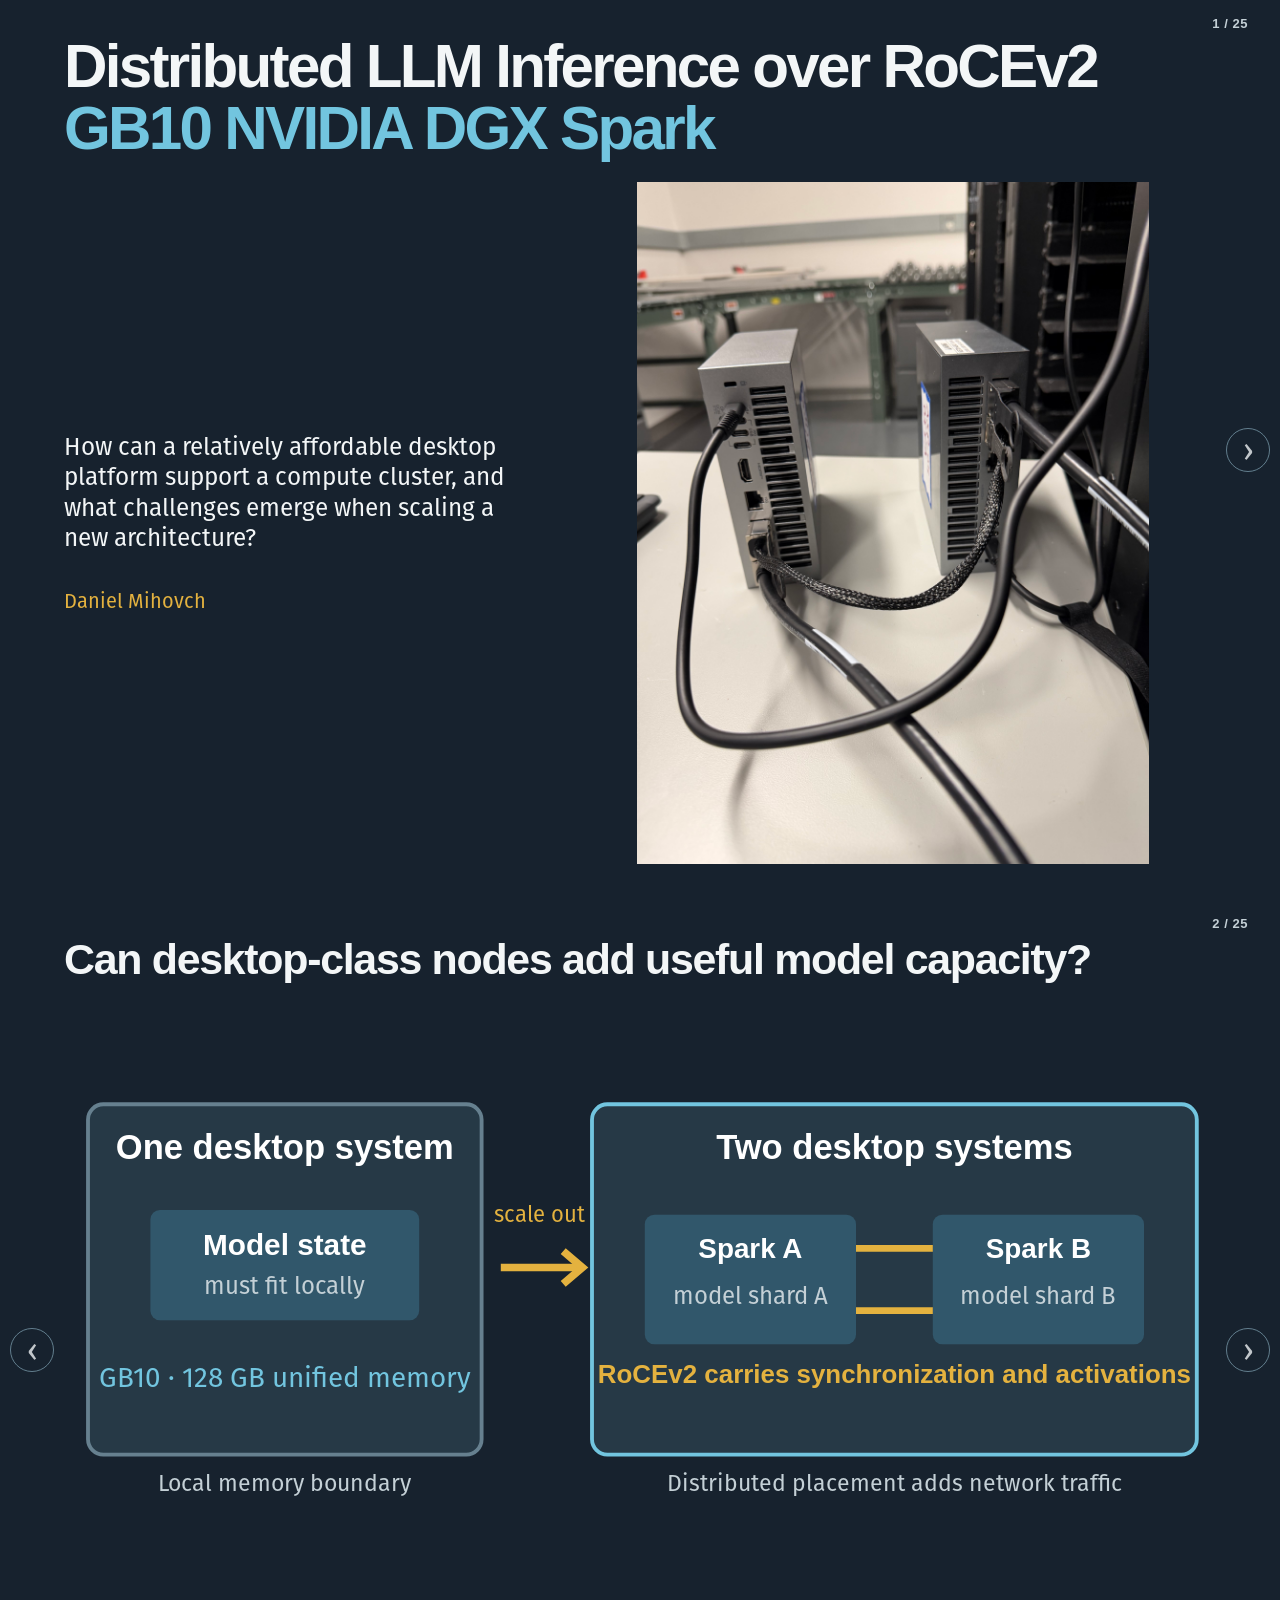
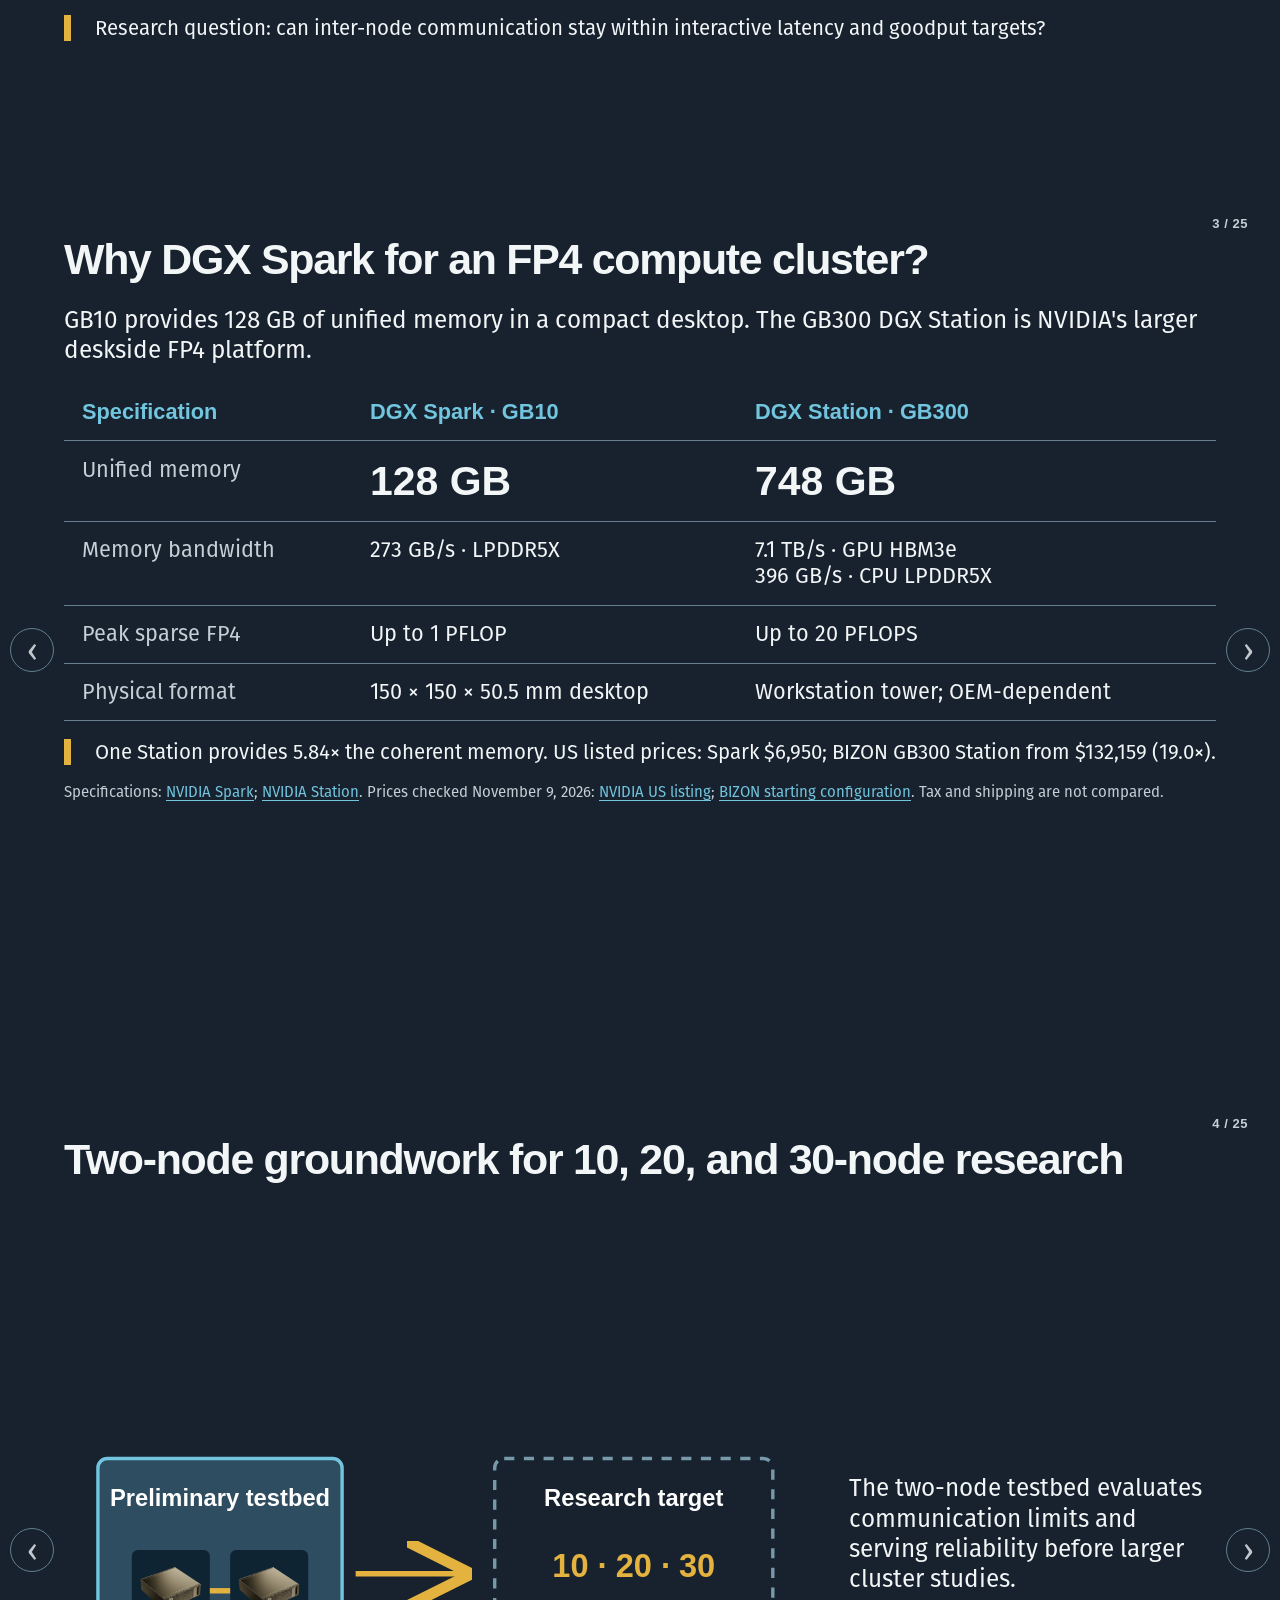
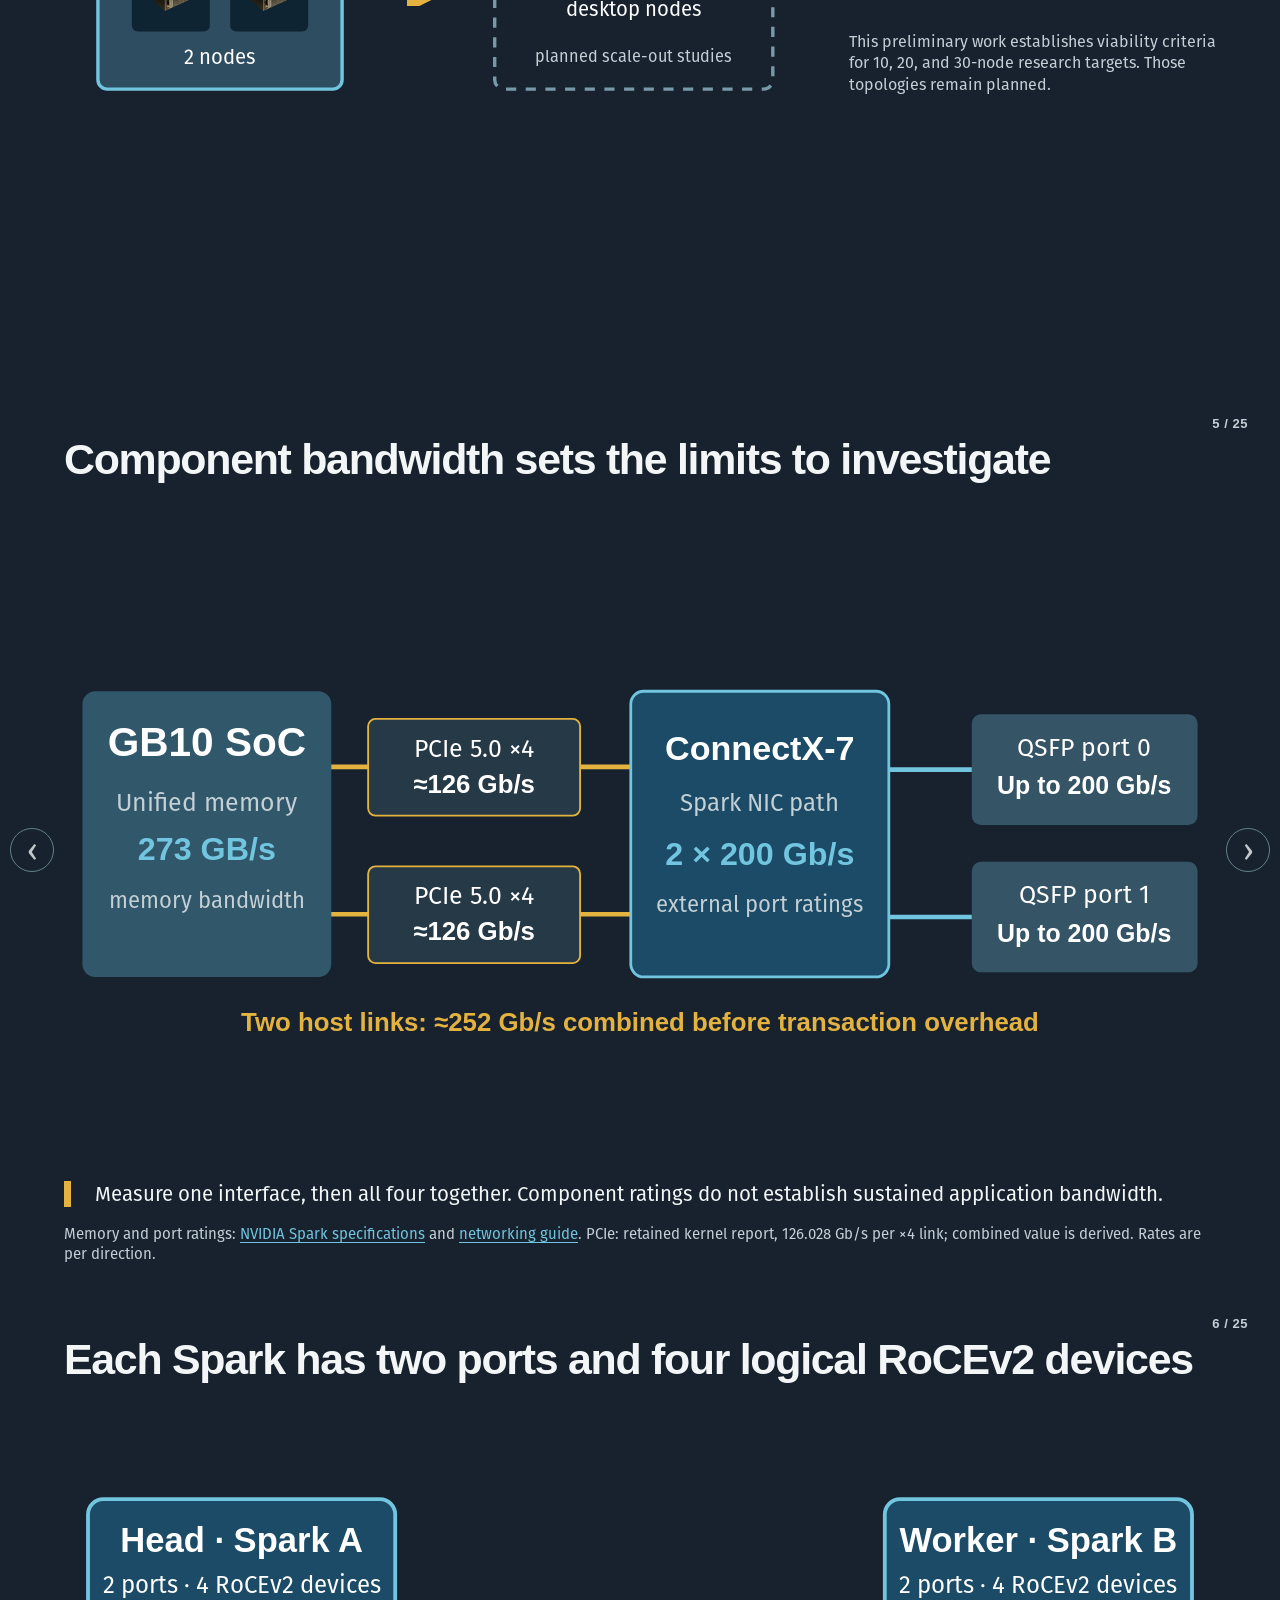
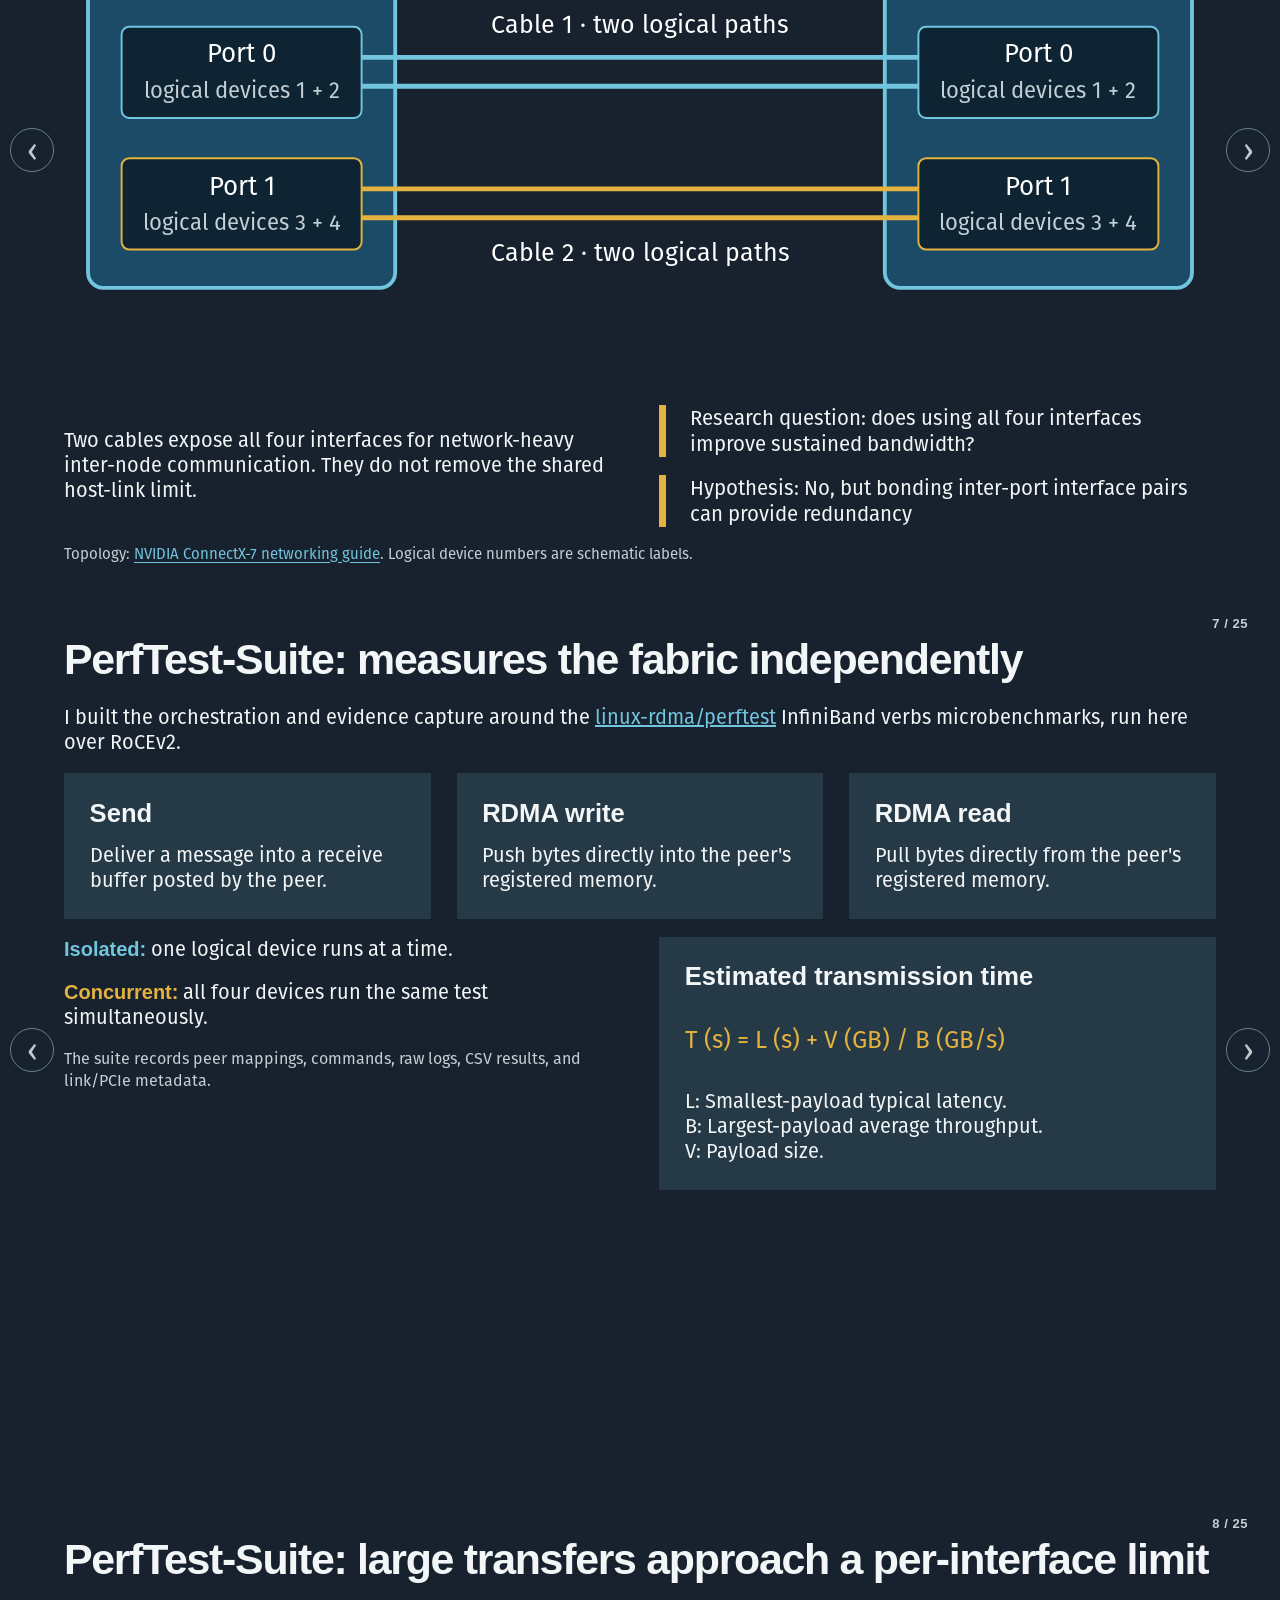
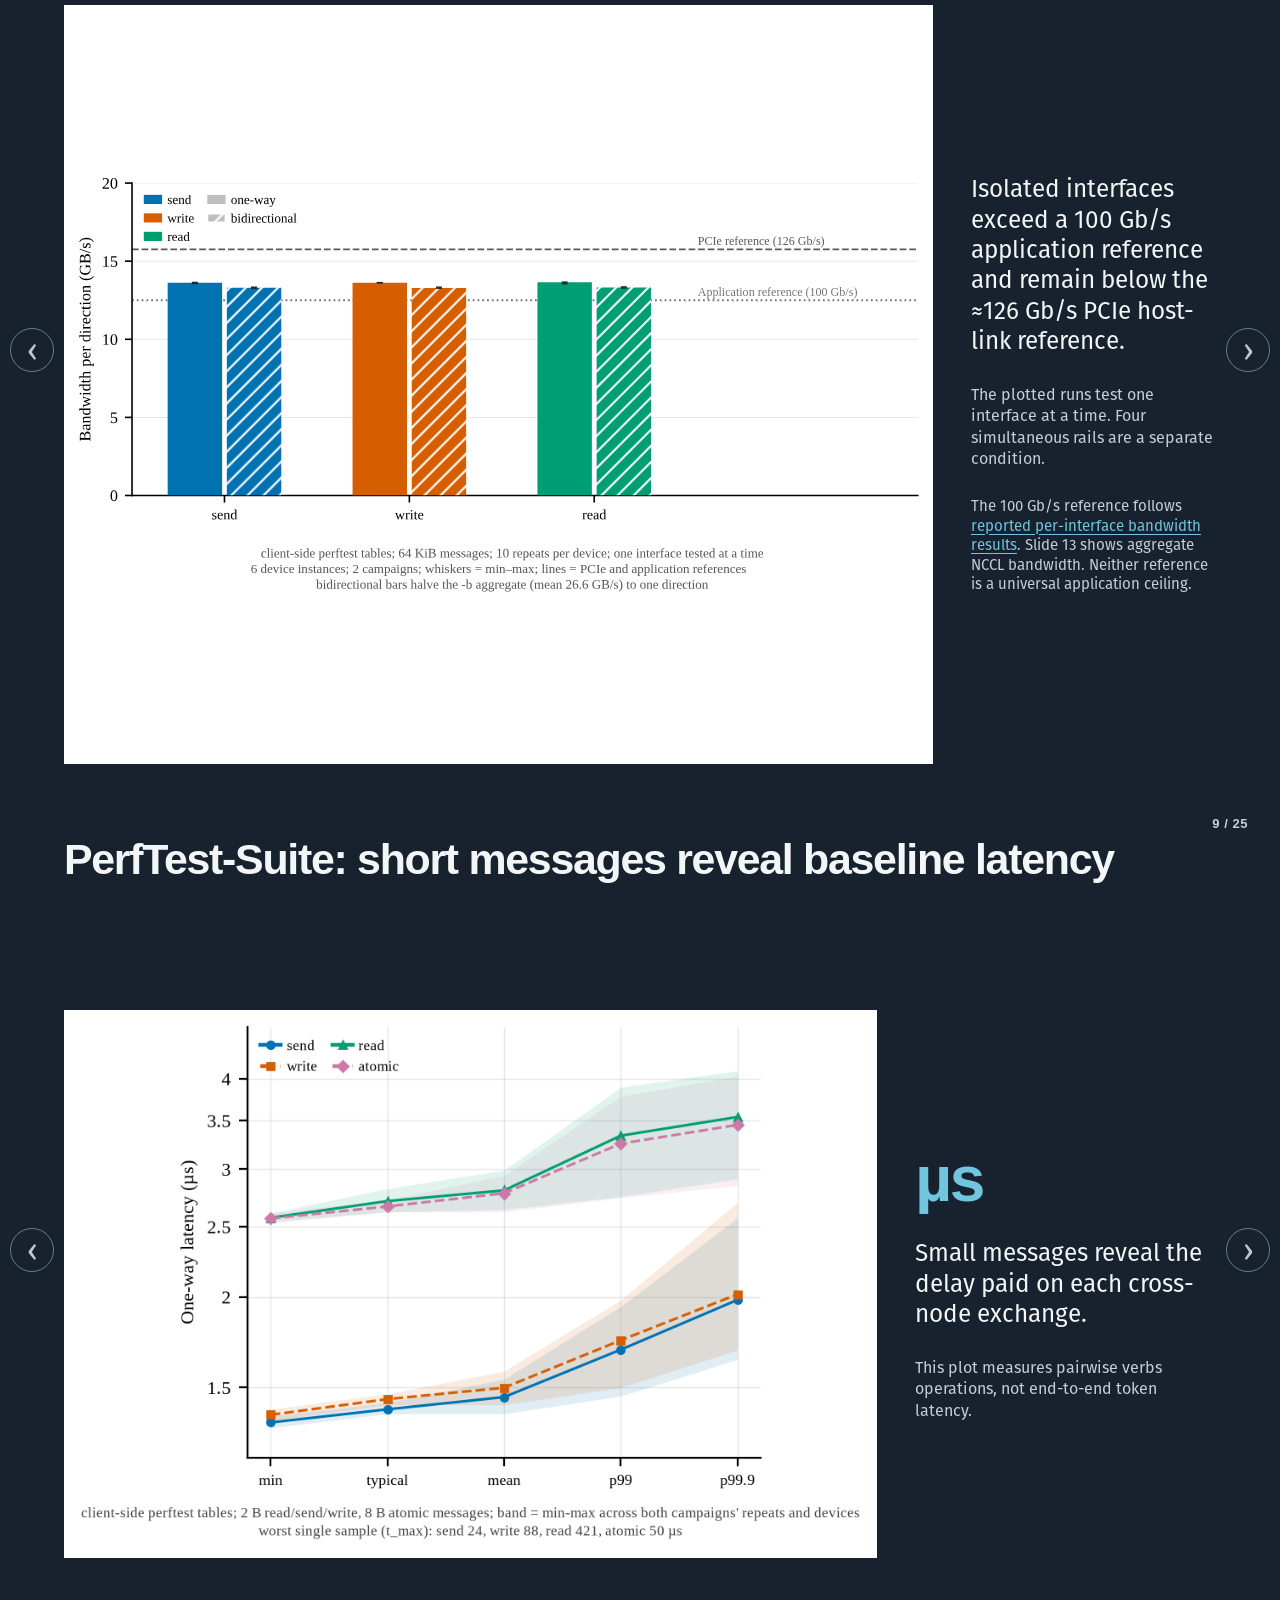
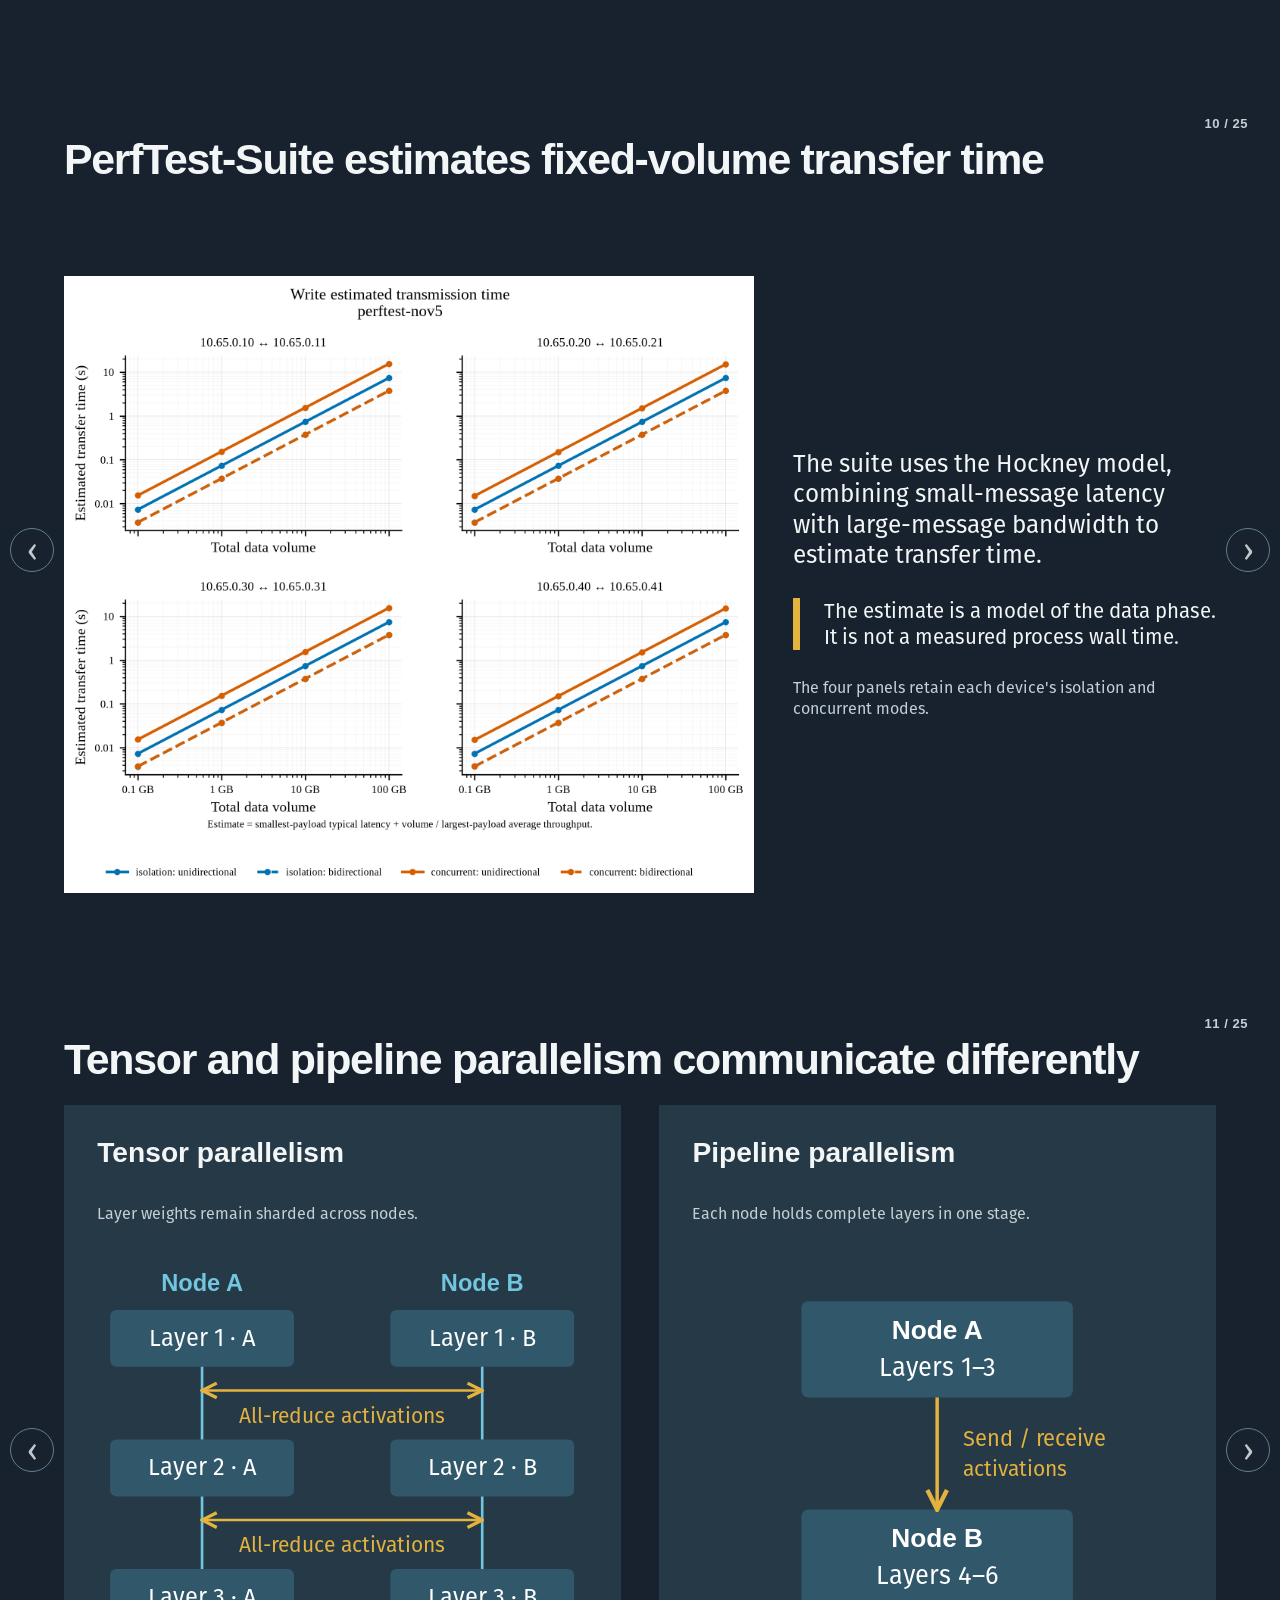
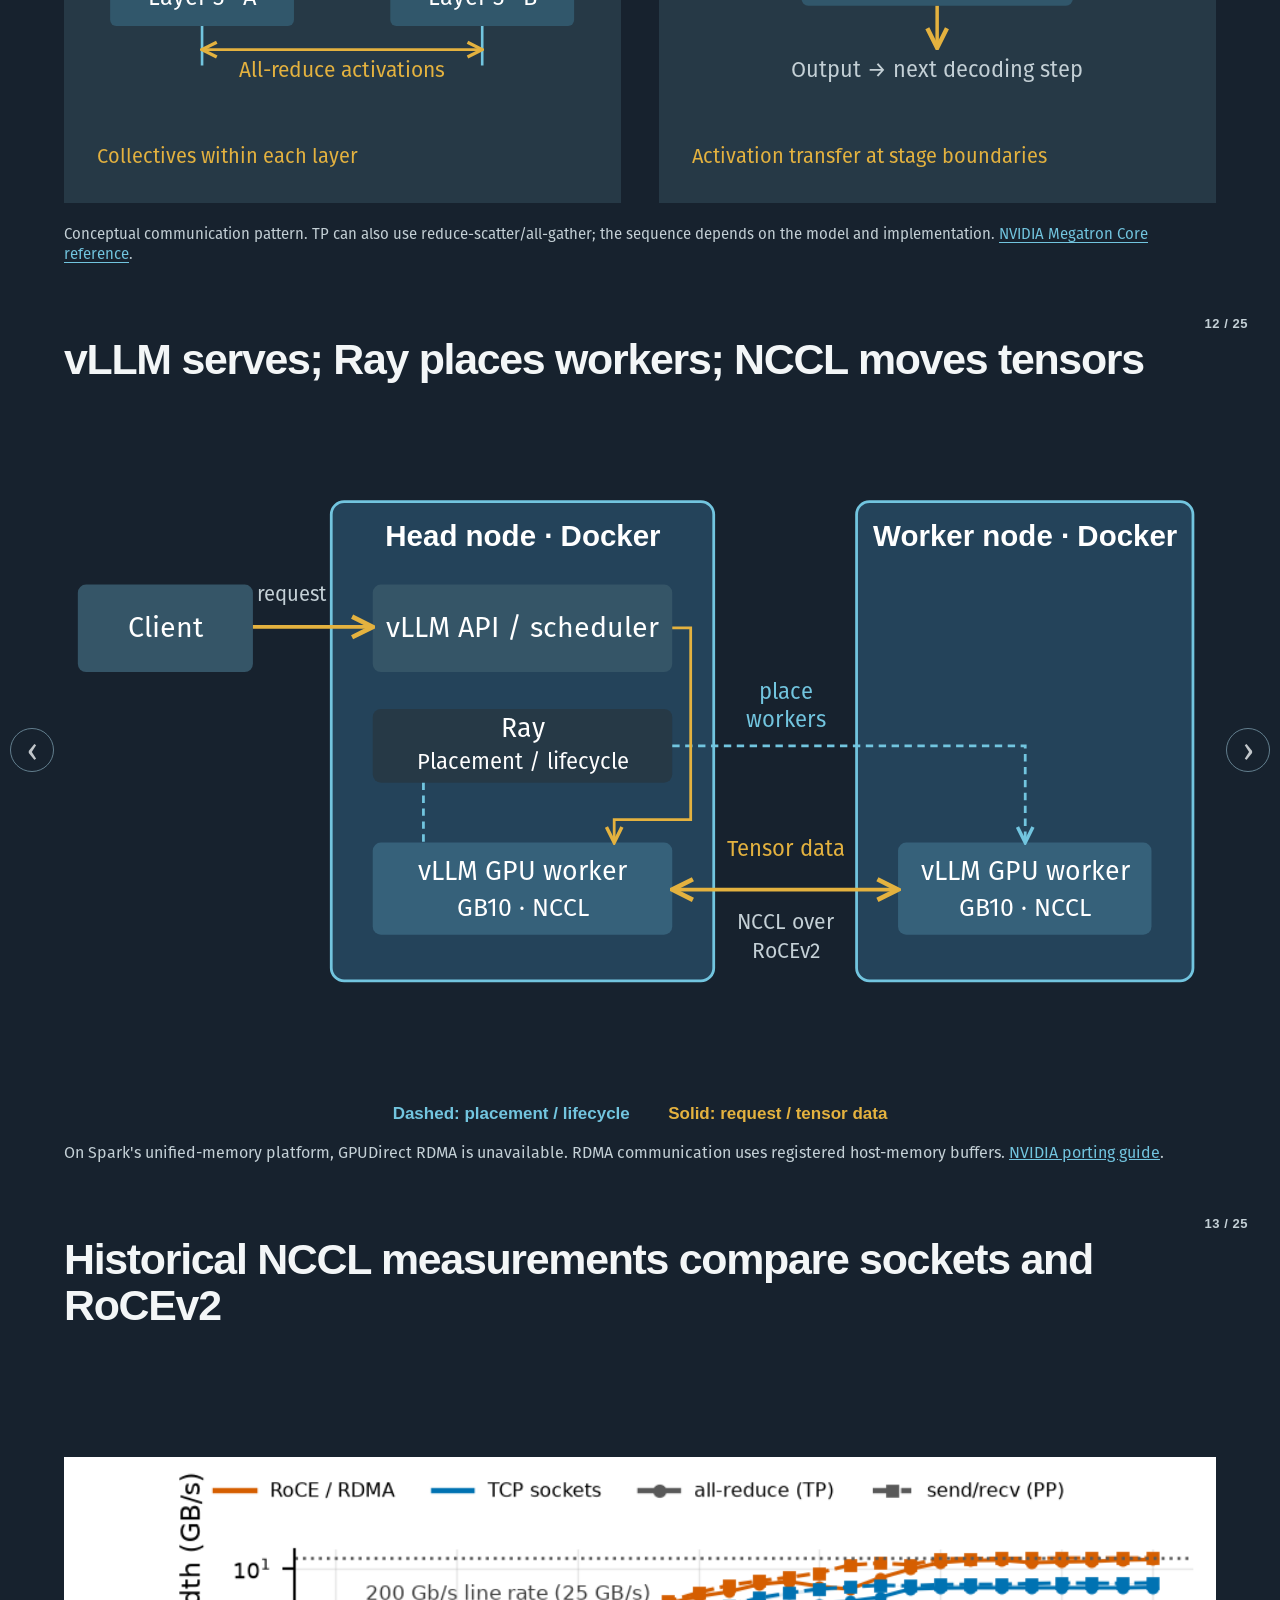
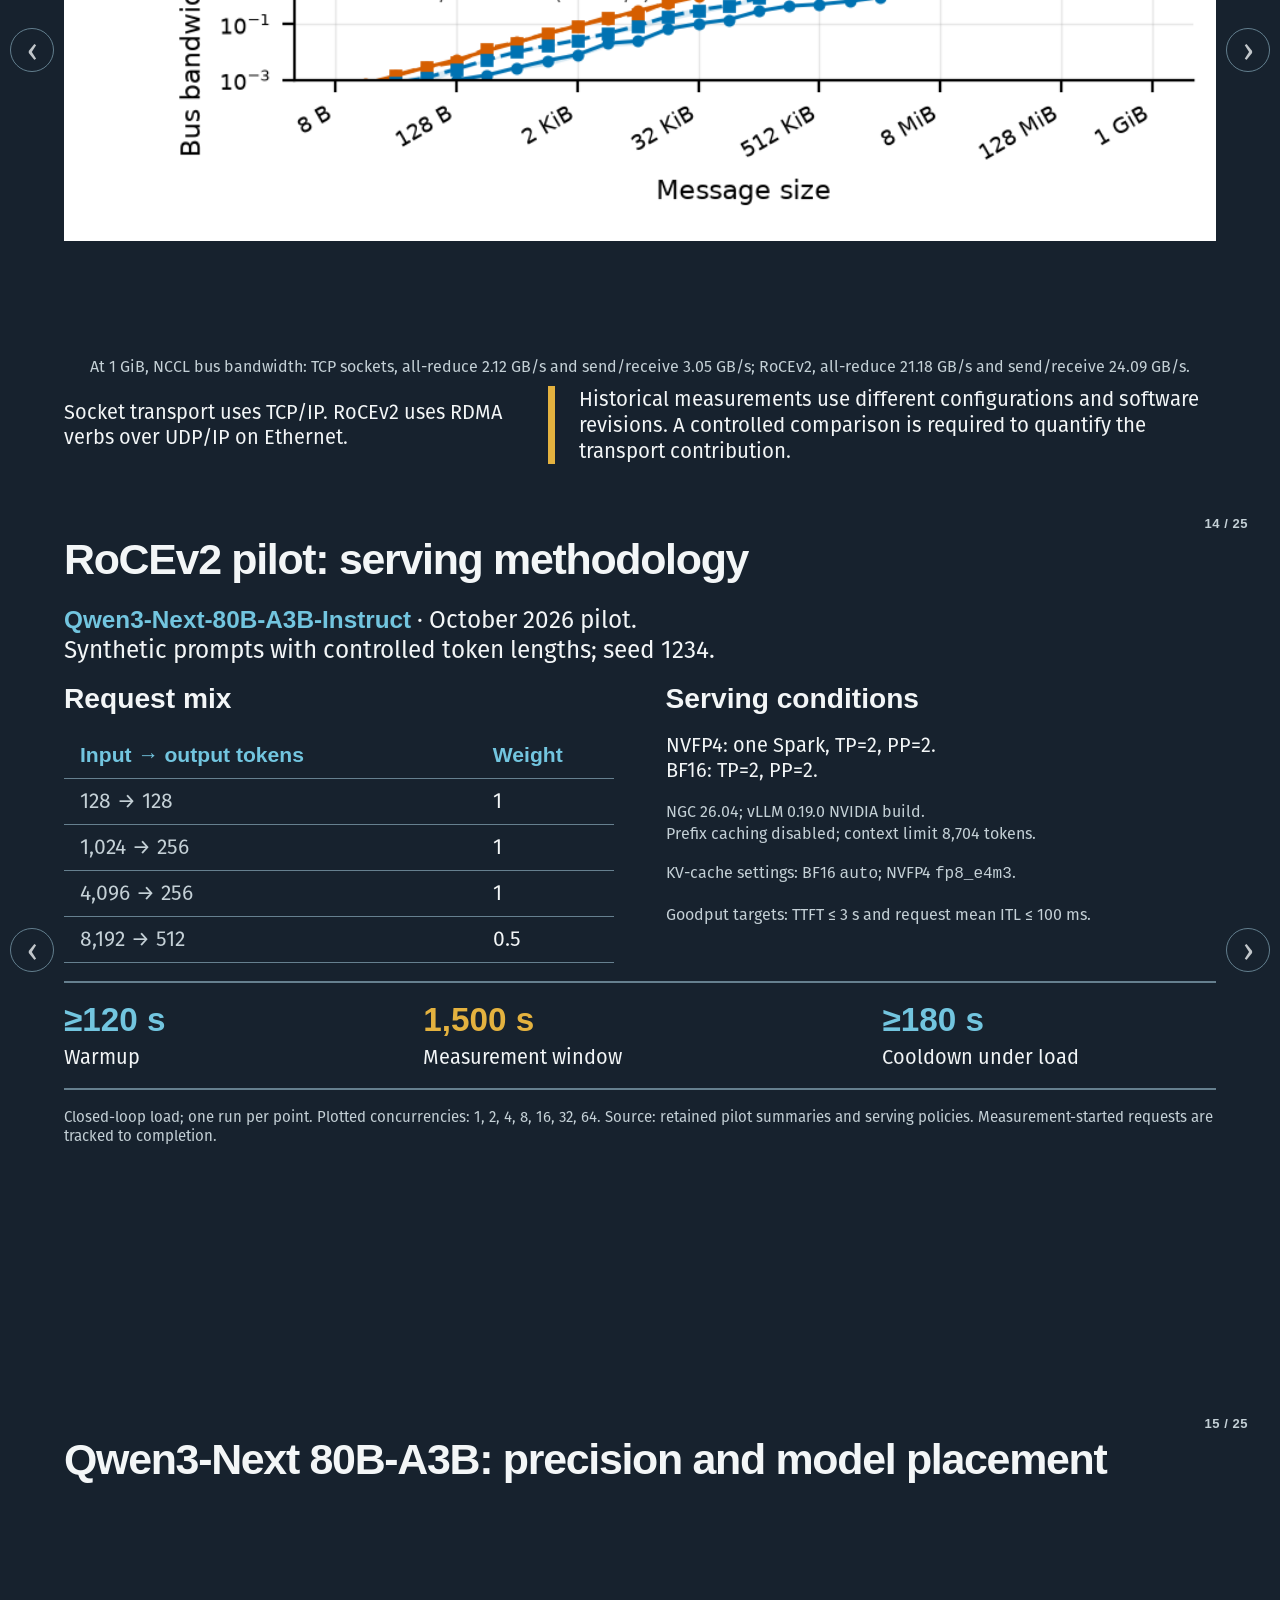
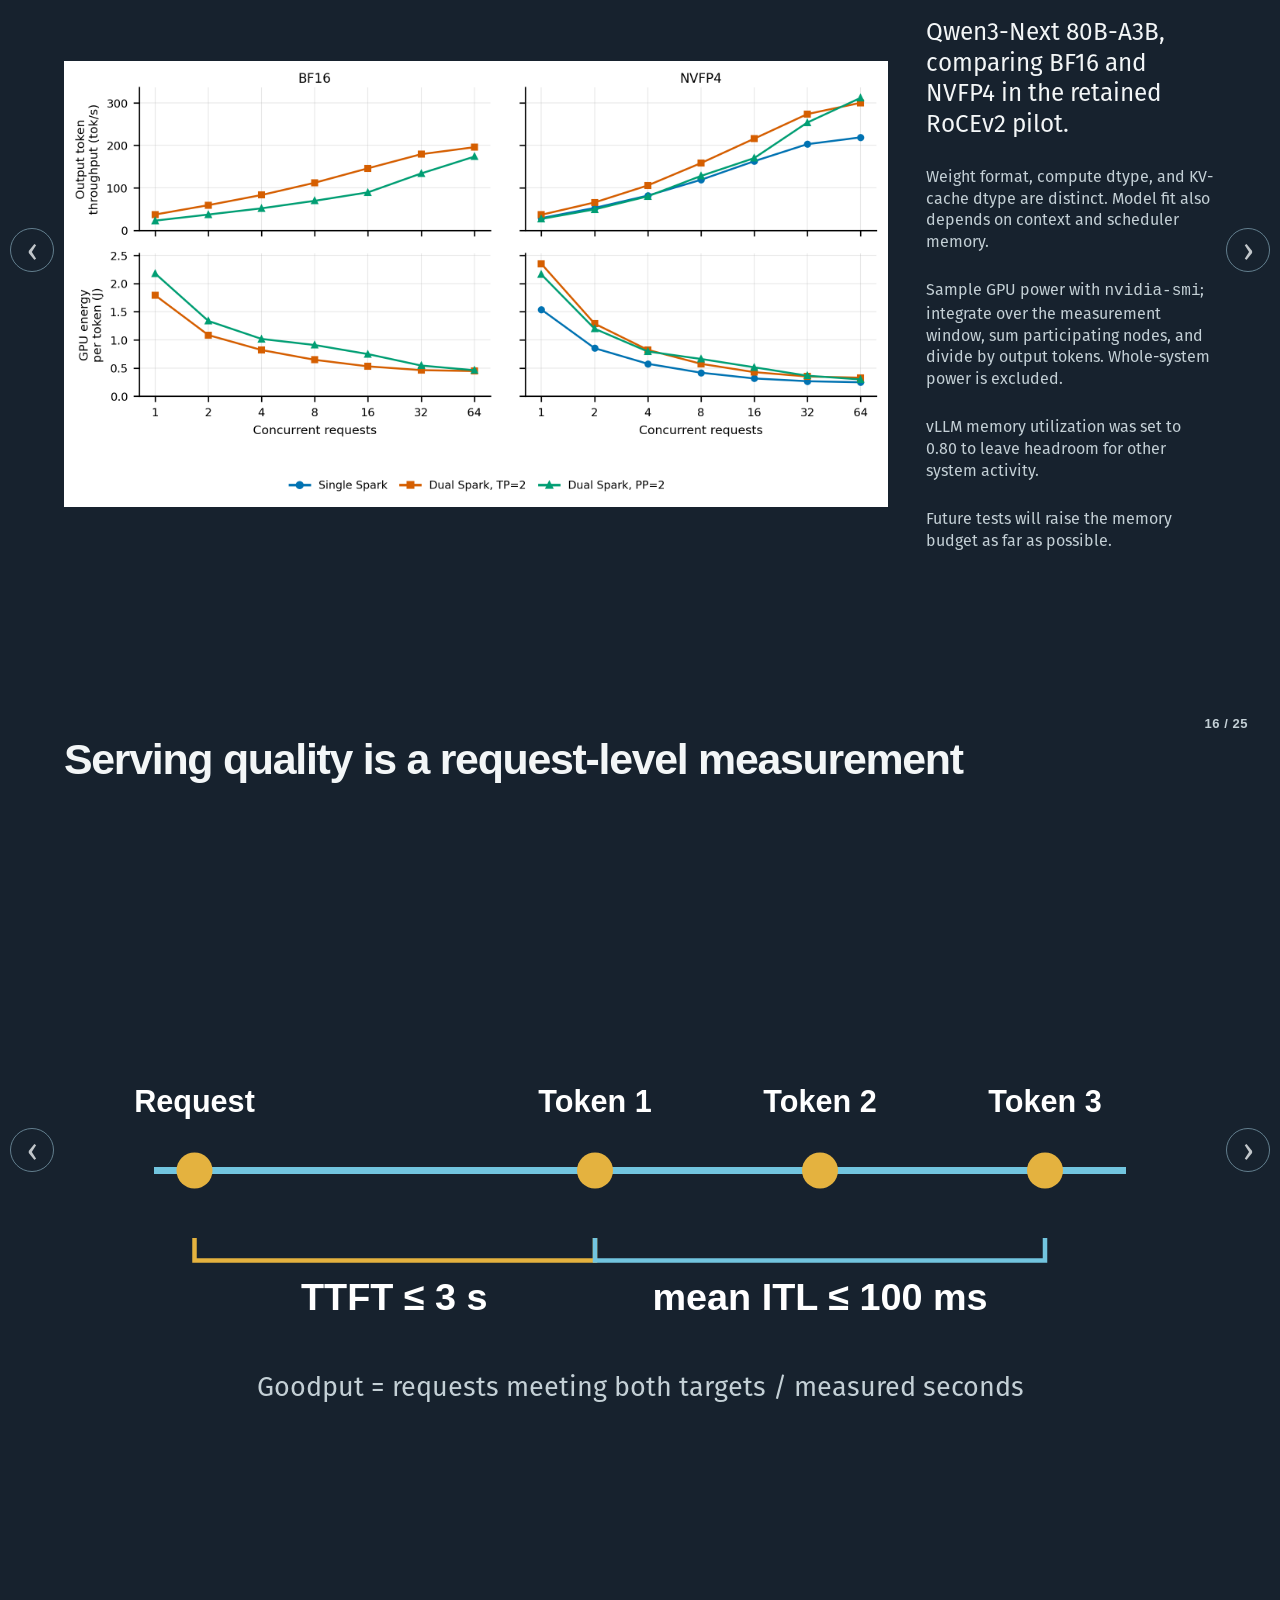
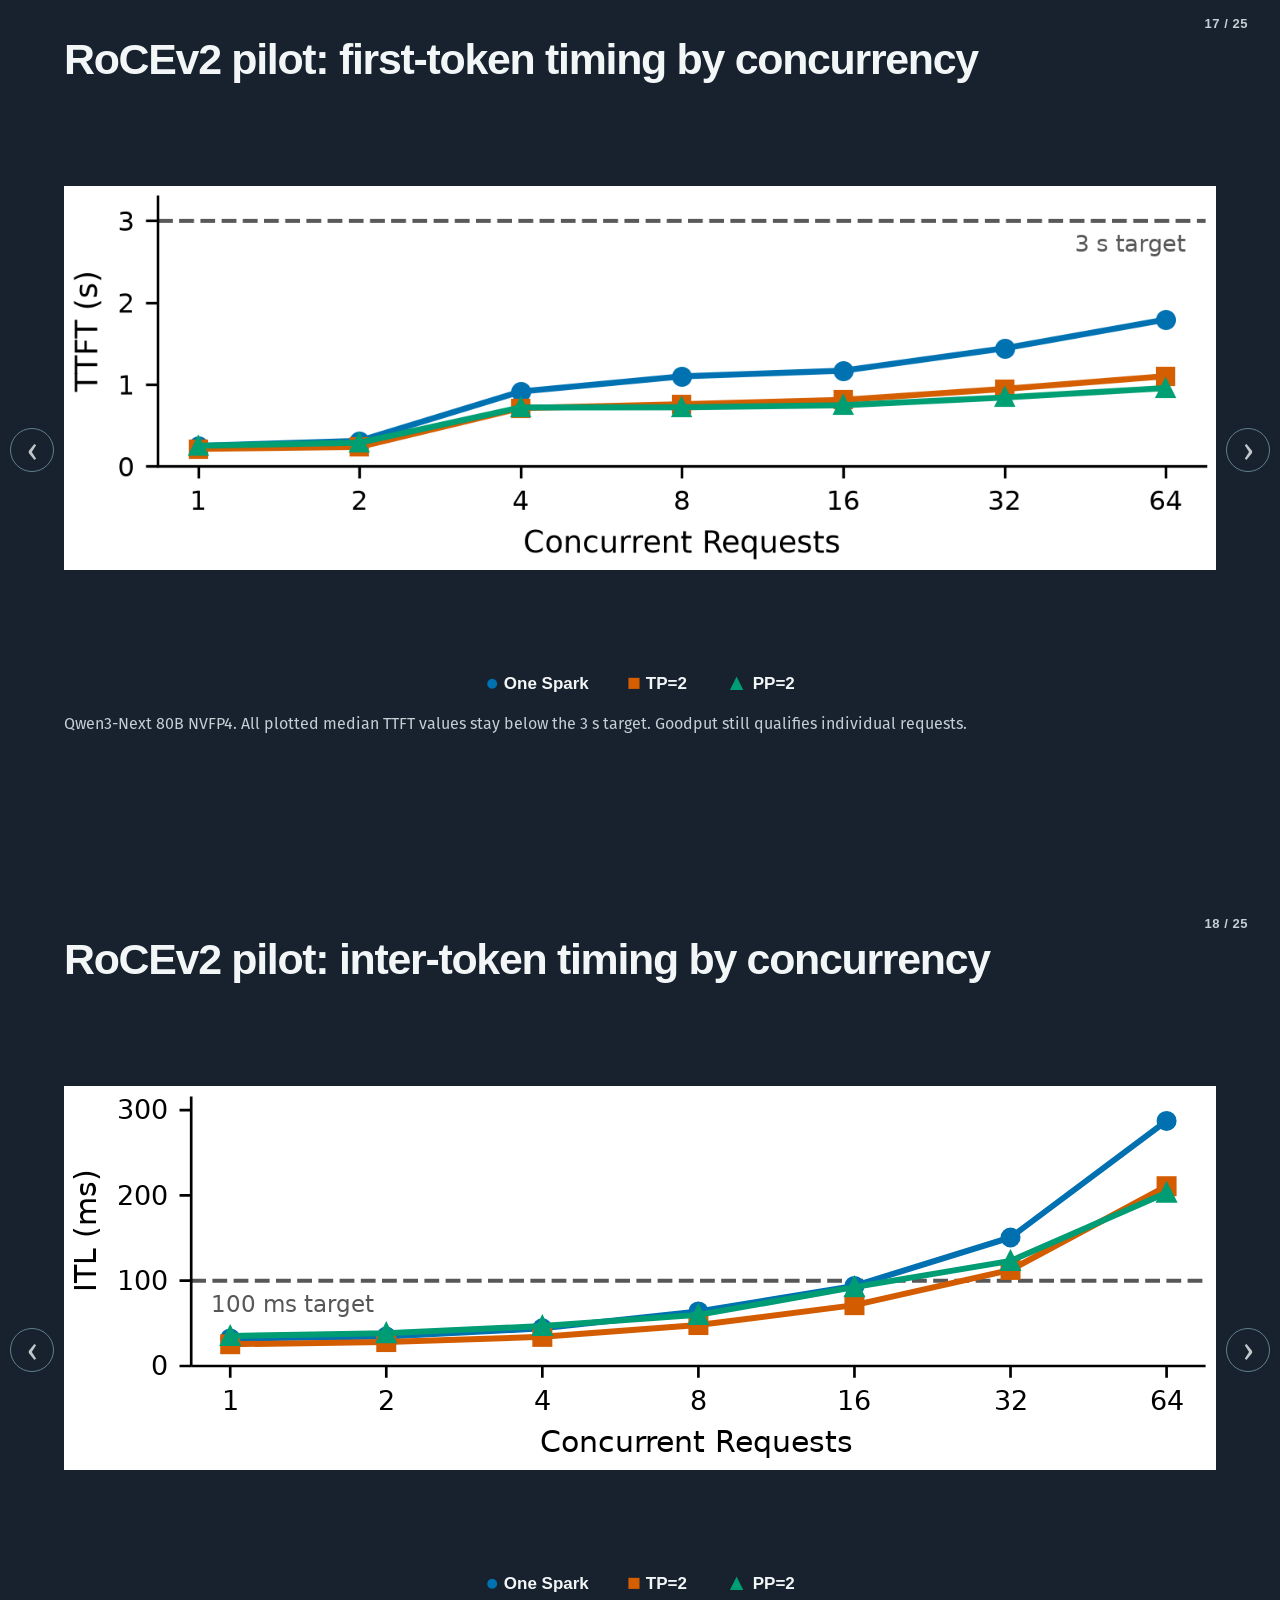
==== long-slides.html @ 6a539154 "ready to send" ====
<!doctype html>
<html lang="en">
  <head>
    <meta charset="utf-8">
    <meta name="viewport" content="width=device-width, initial-scale=1">
    <title>Distributed LLM inference on NVIDIA DGX Spark (GB10) | Daniel Mihovch</title>
    <style id="presentation-styles">
      :root {
        --bg: #17222e;
        --ink: #f3f6f7;
        --muted: #c4d0d6;
        --cyan: #72c5df;
        --gold: #e4b23f;
        --line: #66808f;
        --red: #f29a8a;
      }

      * {
        box-sizing: border-box;
      }

      html {
        scroll-snap-type: y mandatory;
        overflow-y: auto;
      }

      body {
        margin: 0;
        background: var(--bg);
        color: var(--ink);
        font-family: Fira, Arial, sans-serif;
      }

      .slide {
        position: relative;
        width: 100%;
        height: 100vh;
        height: 100dvh;
        scroll-snap-align: start;
        scroll-snap-stop: normal;
        overflow: hidden;
        padding: clamp(28px,4vh,54px) clamp(38px,5vw,98px) clamp(30px,4vh,54px);
        display: flex;
        flex-direction: column;
        gap: clamp(16px,2.5vh,34px);
      }

      .slide-number {
        position: absolute;
        top: clamp(12px, 1.8vh, 22px);
        right: clamp(20px, 2.5vw, 48px);
        z-index: 6;
        color: var(--muted);
        font-size: clamp(13px, 1vw, 17px);
        font-weight: 600;
        font-variant-numeric: tabular-nums;
        letter-spacing: 0.04em;
        pointer-events: none;
      }

      .slide-nav {
        position: absolute;
        top: 50%;
        left: 10px;
        right: 10px;
        transform: translateY(-50%);
        display: flex;
        justify-content: space-between;
        pointer-events: none;
        z-index: 5;
      }

      .slide-nav a {
        pointer-events: auto;
        width: 44px;
        height: 44px;
        border: 1px solid #7899a9;
        border-radius: 50%;
        display: grid;
        place-items: center;
        background: #17222e;
        color: var(--ink);
        text-decoration: none;
        font-size: 32px;
        line-height: 1;
        opacity: .78;
      }

      .slide-nav a:hover {
        opacity: 1;
        background: #30414c;
      }

      .slide-nav a:focus-visible {
        outline: 3px solid var(--gold);
        outline-offset: 3px;
      }

      h1,h2,h3,p {
        margin: 0;
      }

      h1 {
        font-size: clamp(48px,5.5vw,96px);
        line-height: 1.03;
        letter-spacing: -.045em;
      }

      h2 {
        font-size: clamp(34px,3.35vw,60px);
        line-height: 1.08;
        letter-spacing: -.03em;
        max-width: 1700px;
      }

      h3 {
        font-size: clamp(25px,2.2vw,39px);
        line-height: 1.1;
      }

      .lead {
        font-size: clamp(22px,1.9vw,34px);
        line-height: 1.25;
      }

      .body {
        flex: 1;
        min-height: 0;
        display: flex;
        gap: clamp(24px,3vw,58px);
        align-items: stretch;
      }

      .body>* {
        min-width: 0;
      }

      .minor {
        font-size: clamp(16px,1.25vw,23px);
        line-height: 1.35;
        color: var(--muted);
      }

      .short {
        font-size: clamp(20px,1.5vw,28px);
        line-height: 1.26;
      }

      .big {
        font-size: clamp(46px,5vw,88px);
        line-height: 1;
        font-weight: 700;
        letter-spacing: -.04em;
      }

      .accent {
        color: var(--gold);
      }

      .cyan {
        color: var(--cyan);
      }

      .warm {
        color: var(--red);
      }

      .split {
        display: grid;
        grid-template-columns: 1fr 1fr;
        gap: 3vw;
        width: 100%;
      }

      .thirds {
        display: grid;
        grid-template-columns: repeat(3,1fr);
        gap: 2vw;
        width: 100%;
      }

      .panel {
        background: #30414c;
        padding: clamp(24px,2.6vw,46px);
        min-height: 0;
      }

      .panel.alt {
        background: #263946;
      }

      .panel strong {
        display: block;
        font-size: clamp(24px,2vw,36px);
        line-height: 1.1;
      }

      .panel p {
        margin-top: 16px;
      }

      .photo {
        height: 100%;
        border: 3px dashed #7899a9;
        display: flex;
        align-items: center;
        justify-content: center;
        flex-direction: column;
        text-align: center;
        gap: 20px;
        background: #253844;
        color: #dbedf3;
      }

      .photo strong {
        font-size: clamp(27px,2.3vw,43px);
      }

      .photo span {
        font-size: clamp(18px,1.35vw,25px);
        max-width: 620px;
      }

      .photo svg {
        width: 74%;
        height: 55%;
        max-height: 350px;
      }

      .stage {
        width: 100%;
        height: 100%;
        display: flex;
        align-items: center;
        justify-content: center;
      }

      .diagram {
        width: 100%;
        height: 100%;
        max-height: 710px;
      }

      .diagram text {
        font-family: Fira, Arial, sans-serif;
      }

      .fig {
        margin: 0;
        width: 100%;
        height: 100%;
        display: flex;
        align-items: center;
        justify-content: center;
        min-height: 0;
      }

      .fig img {
        display: block;
        max-width: 100%;
        max-height: 100%;
        object-fit: contain;
        background: #fff;
      }

      .figure-note {
        font-size: clamp(16px,1.13vw,21px);
        line-height: 1.28;
        color: var(--muted);
      }

      .key {
        display: flex;
        justify-content: center;
        gap: clamp(22px,3vw,52px);
        font-size: clamp(17px,1.25vw,23px);
        font-weight: 700;
      }

      .key span {
        white-space: nowrap;
      }

      .key b {
        font-size: 1.35em;
        vertical-align: -.05em;
      }

      .key .single {
        color: #0072b2;
      }

      .key .tensor {
        color: #d55e00;
      }

      .key .pipeline {
        color: #009e73;
      }

      .callout {
        border-left: 7px solid var(--gold);
        padding-left: 24px;
        font-size: clamp(20px,1.6vw,29px);
        line-height: 1.27;
      }

      .fill {
        flex: 1;
      }

      .sources {
        font-size: clamp(15px,1.05vw,19px);
        line-height: 1.3;
        color: var(--muted);
      }

      .sources a {
        color: var(--cyan);
        text-underline-offset: 3px;
      }

      .comparison {
        width: 100%;
        border-collapse: collapse;
        font-size: clamp(20px,1.7vw,31px);
        line-height: 1.2;
      }

      .comparison th,
      .comparison td {
        padding: clamp(12px,1.7vh,22px) 18px;
        text-align: left;
        vertical-align: top;
        border-bottom: 1px solid var(--line);
      }

      .comparison th {
        color: var(--cyan);
      }

      .comparison td:first-child {
        color: var(--muted);
        width: 25%;
      }

      .comparison .capacity {
        font-size: clamp(33px,3.2vw,58px);
        font-weight: 700;
        color: var(--ink);
      }

      #s1 h1 {
        font-size: clamp(46px,4.7vw,88px);
      }

      #s1 .slide-nav {
        justify-content: flex-end;
      }

      #s6 .split {
        align-items: center;
      }

      #s7 .panel {
        padding: clamp(18px,2vw,34px);
      }

      #s8 .fig img {
        width: 100%;
        height: 100%;
      }

      .content-column {
        display: flex;
        flex-direction: column;
        gap: 2vh;
      }

      .notes-column {
        display: flex;
        flex-direction: column;
        justify-content: center;
        gap: 3vh;
      }

      .spacious {
        gap: 4vh;
      }

      .centered-content {
        justify-content: center;
        gap: 3vh;
      }

      .flex-stage {
        flex: 1;
        min-height: 0;
      }

      .parallel-stage {
        height: auto;
        min-height: 0;
      }

      .full-width {
        width: 100%;
      }

      .title-copy {
        width: 42%;
      }

      .title-photo {
        width: 58%;
      }

      .capacity-diagram {
        height: 78%;
      }

      .research-diagram {
        width: 67%;
      }

      .research-notes {
        width: 33%;
      }

      .bandwidth-figure {
        width: 78%;
      }

      .bandwidth-notes {
        width: 22%;
      }

      .latency-figure {
        width: 73%;
      }

      .latency-notes {
        width: 27%;
      }

      .transfer-figure {
        width: 62%;
      }

      .transfer-notes {
        width: 38%;
      }

      .precision-figure {
        width: 74%;
      }

      .precision-notes {
        width: 26%;
      }

      .interconnect-figure,
      .switch-pair-figure {
        flex: 1;
        height: auto;
      }

      .switch-pair-figure img {
        width: 100%;
        height: 100%;
      }

      #s13 .body {
        gap: 1vh;
      }

      #s13 .fig img {
        width: 100%;
      }

      #s13 .figure-note {
        text-align: center;
      }

      .plot-caption {
        display: grid;
        gap: 3vw;
        align-items: center;
      }

      .interconnect-caption {
        grid-template-columns: 2fr 3fr;
      }

      .methodology-columns {
        display: grid;
        grid-template-columns: 1fr 1fr;
        gap: 4vw;
        align-items: start;
      }

      .methodology-workload {
        font-size: clamp(20px,1.65vw,29px);
      }

      .methodology-workload th,
      .methodology-workload td {
        padding: 1.1vh 16px;
      }

      .methodology-workload td:first-child {
        width: 75%;
      }

      .methodology-phases {
        display: grid;
        grid-template-columns: 1fr 1.3fr 1fr;
        gap: 2vw;
        padding: 2vh 0;
        border-top: 2px solid var(--line);
        border-bottom: 2px solid var(--line);
      }

      .methodology-phases strong {
        display: block;
        margin-bottom: 0.6vh;
        font-size: clamp(29px,2.6vw,46px);
      }

      .goodput-caption {
        grid-template-columns: 55% 45%;
      }

      .pilot-figure {
        height: 72%;
      }

      .goodput-figure {
        height: 69%;
      }

      .evidence-layout {
        flex-direction: column;
        justify-content: center;
        gap: 4vh;
      }

      .evidence-diagram {
        height: 21%;
        min-height: 110px;
      }

      .evidence-next-test {
        font-size: clamp(25px,2vw,38px);
      }

      .next-steps-photo {
        width: 48%;
      }

      .next-steps-plan {
        width: 52%;
      }

      .closing-slide {
        justify-content: center;
        align-items: center;
        text-align: center;
        gap: 4vh;
      }

      @media (max-height: 760px) {
        .slide {
          padding-top: 22px;
          padding-bottom: 22px;
          gap: 14px;
        }
        h2 {
          font-size: clamp(32px,3.1vw,50px);
        }
        .panel {
          padding: 20px;
        }
        .lead {
          font-size: clamp(20px,1.7vw,28px);
        }
      }

      @media print {
        @page {
          size: 16in 9in;
          margin: 0;
        }
        html {
          scroll-snap-type: none;
          overflow: visible;
        }
        body {
          background: #17222e;
        }
        .slide {
          width: 16in;
          height: 9in;
          min-height: 9in;
          break-after: page;
          page-break-after: always;
          print-color-adjust: exact;
          -webkit-print-color-adjust: exact;
        }
        .slide:last-child {
          break-after: auto;
        }
      }
    </style>
    <!-- Embedded fonts keep the presentation portable as one file. -->
    <style id="embedded-fonts">
      @font-face {
        font-family: Fira;
        src: url('[data-uri]') format('opentype');
        font-style: normal;
        font-weight: 400;
        font-display: block;
      }


      @font-face {
        font-family: Fira;
        src: url('[data-uri]') format('opentype');
        font-style: normal;
        font-weight: 700;
        font-display: block;
      }
    </style>
  </head>
  <body>
    <main aria-label="Technical presentation">
      <section class="slide" id="s1">
        <h1>Distributed LLM Inference over RoCEv2<br><span class="cyan">GB10 NVIDIA DGX Spark</span></h1>
        <div class="body">
          <div class="notes-column spacious title-copy">
            <p class="lead">How can a relatively affordable desktop platform support a compute cluster, and what challenges emerge when scaling a new architecture?</p>
            <p class="short accent">Daniel Mihovch</p>
          </div>
          <div class="fig title-photo">
            <img src="[data-uri]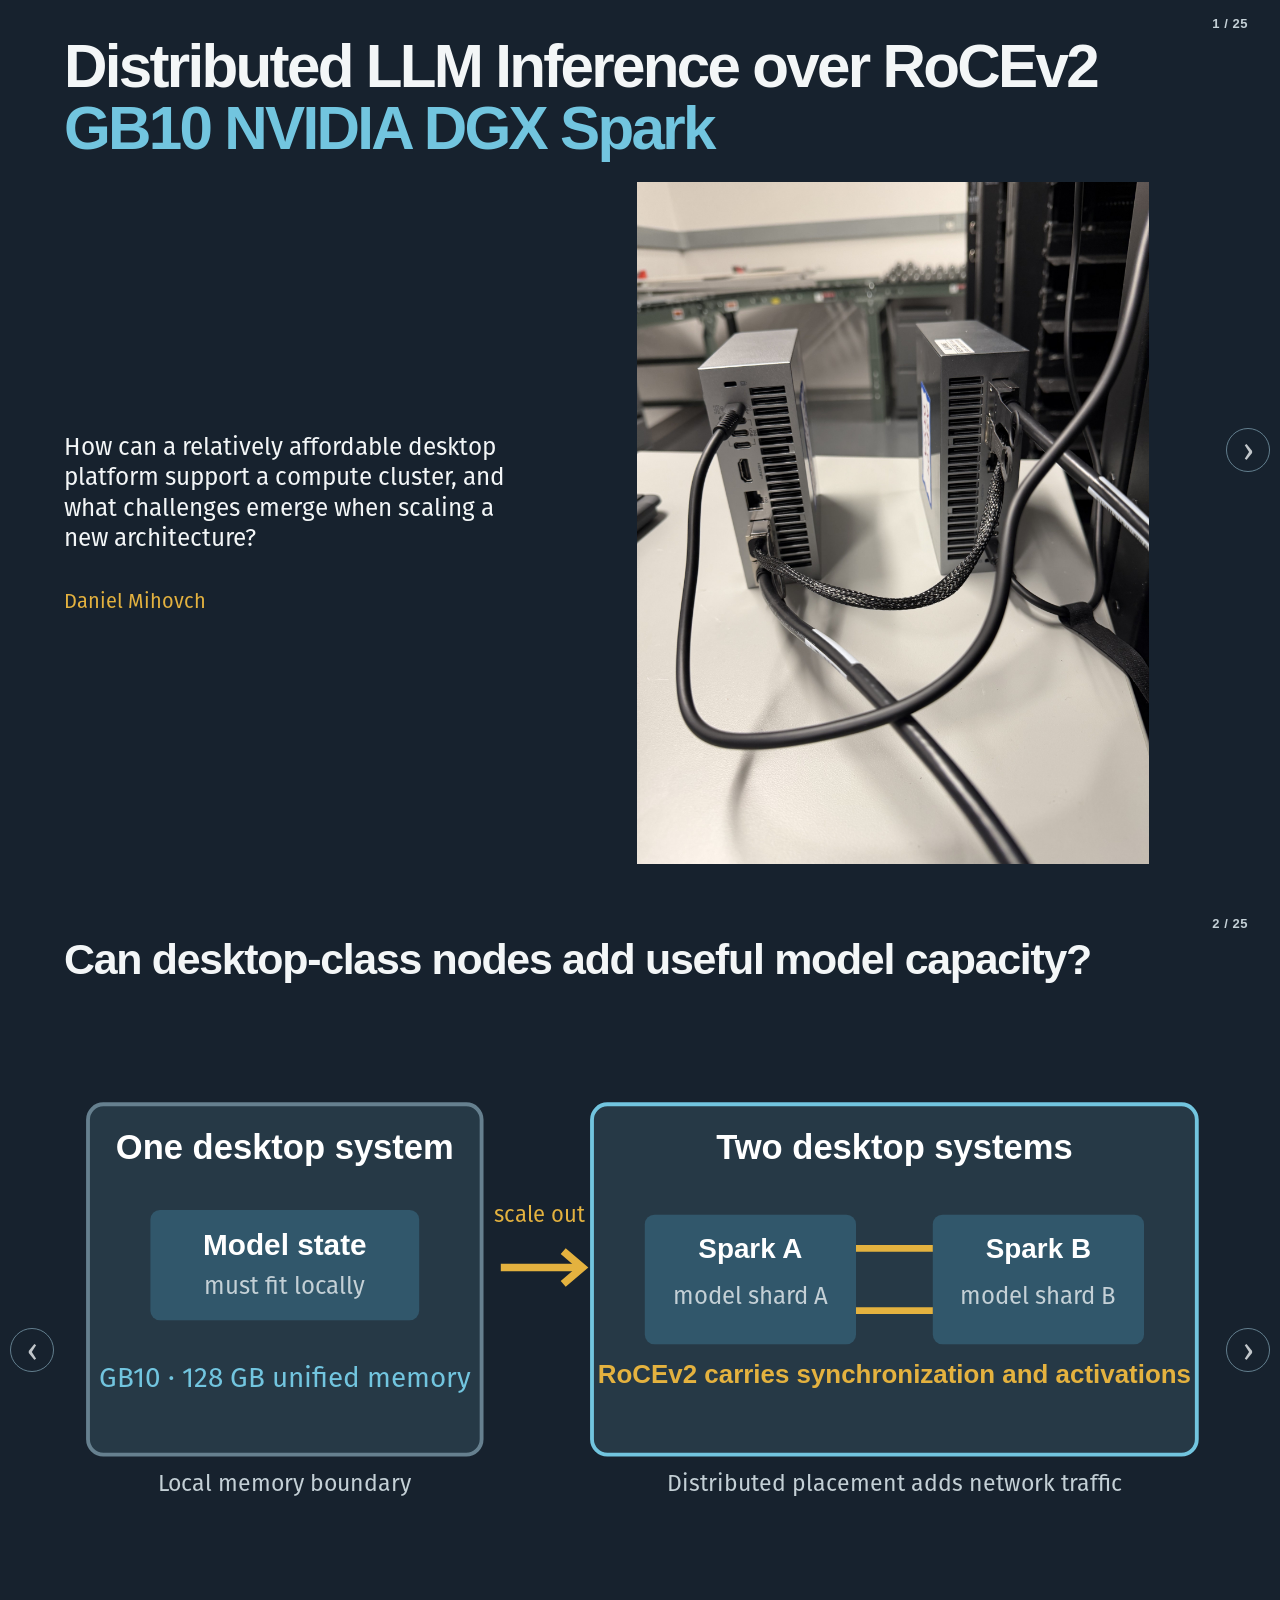
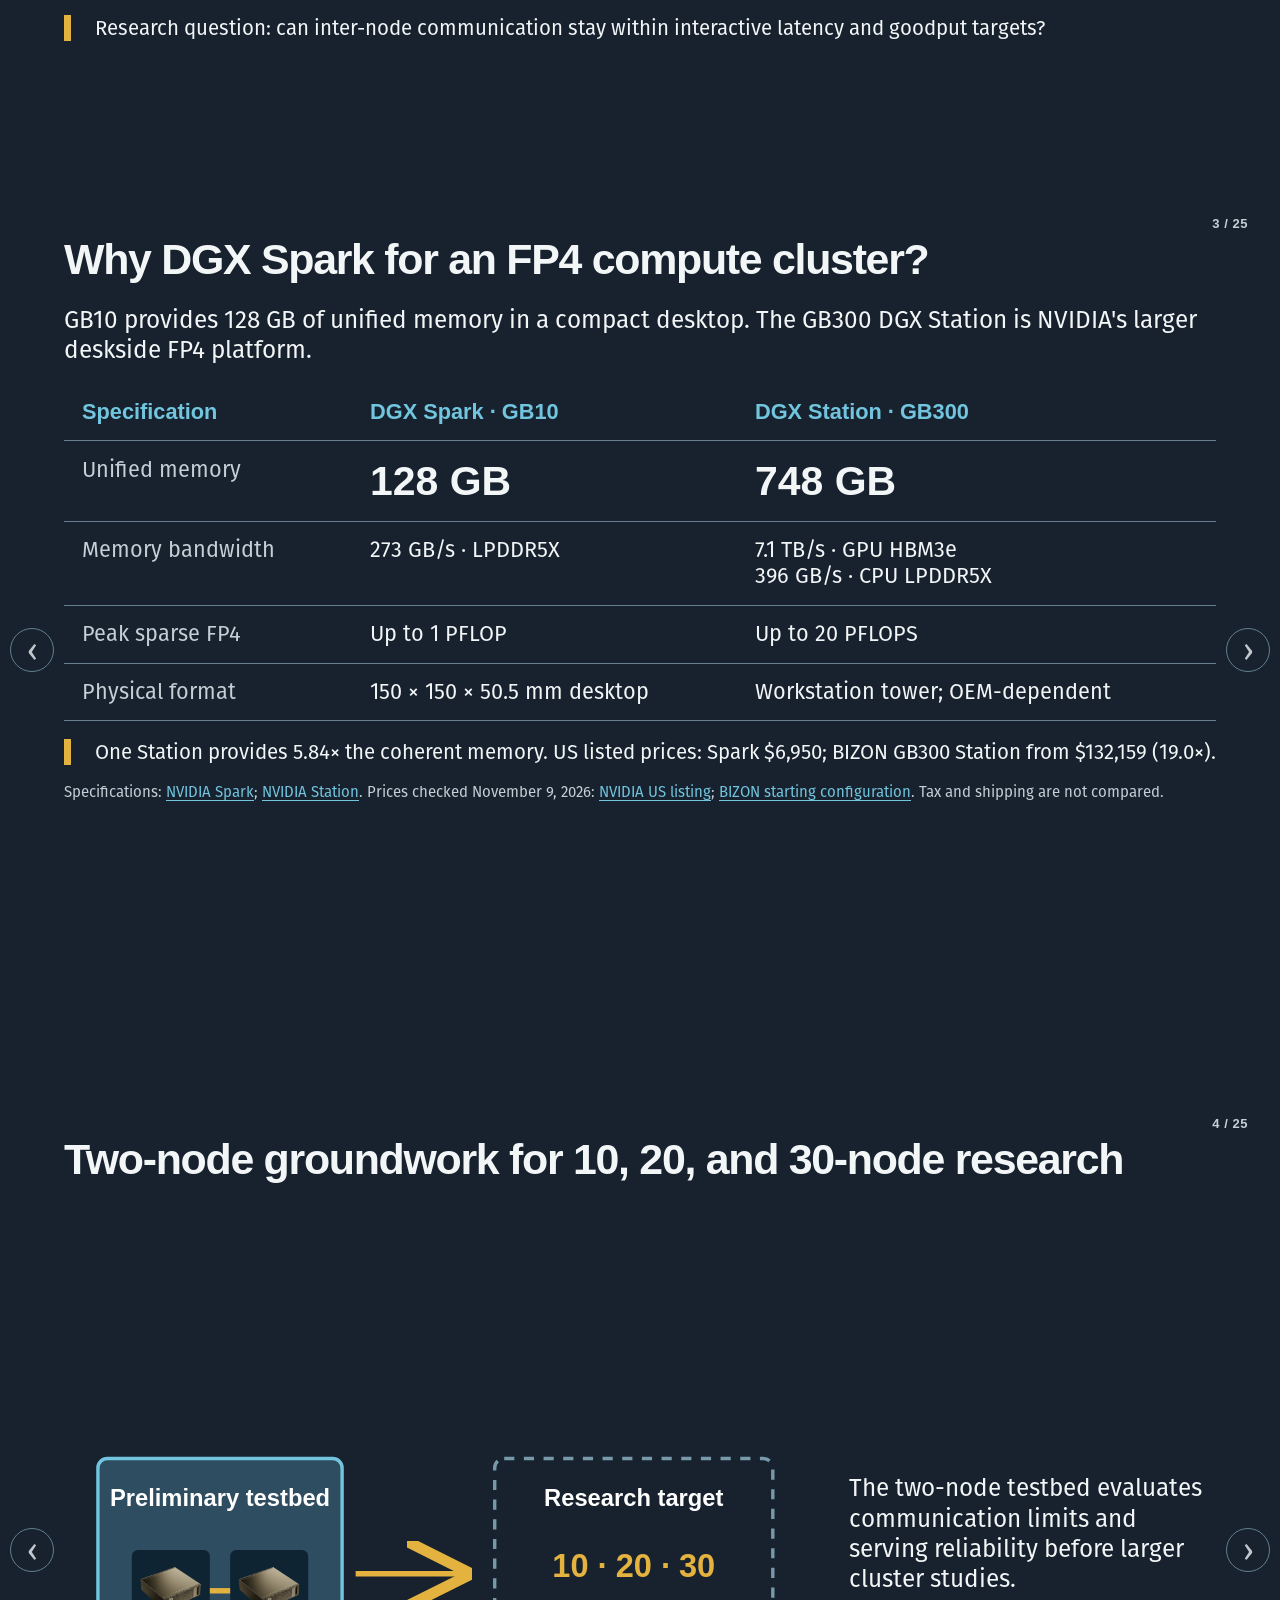
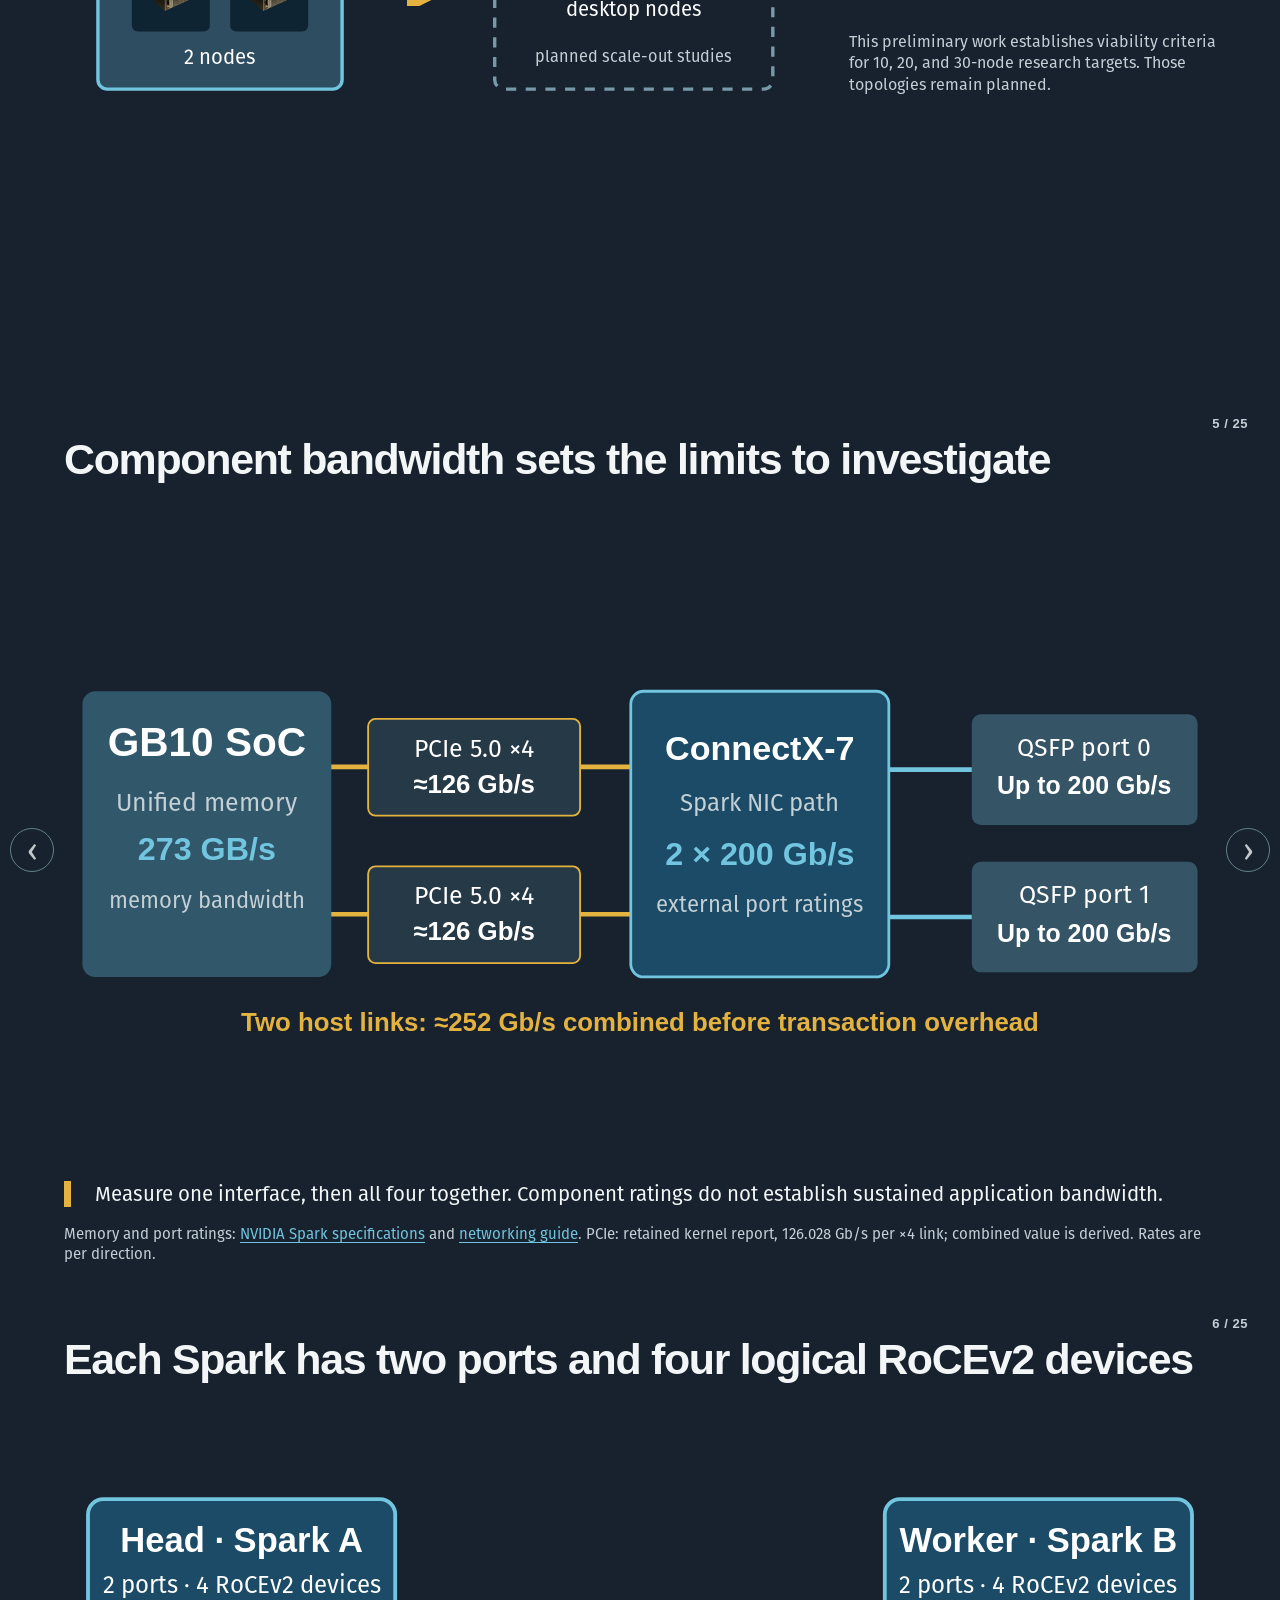
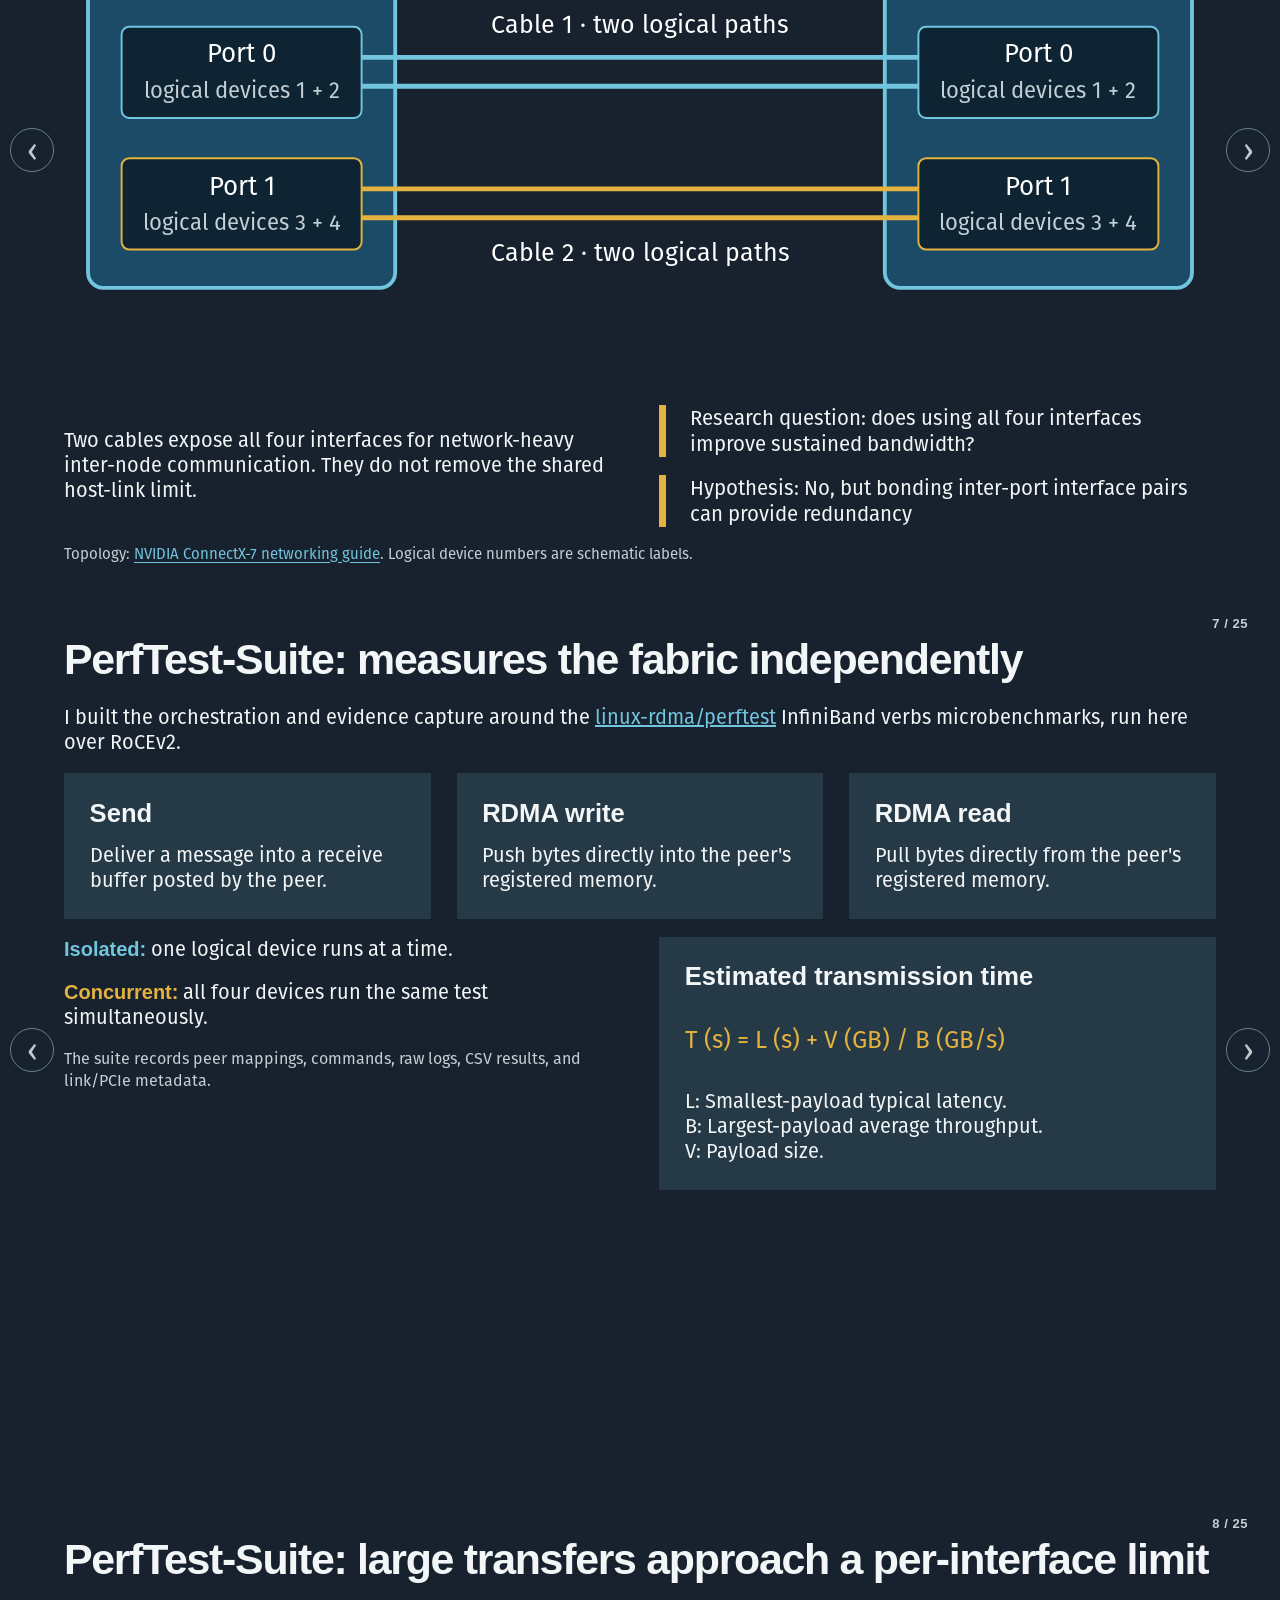
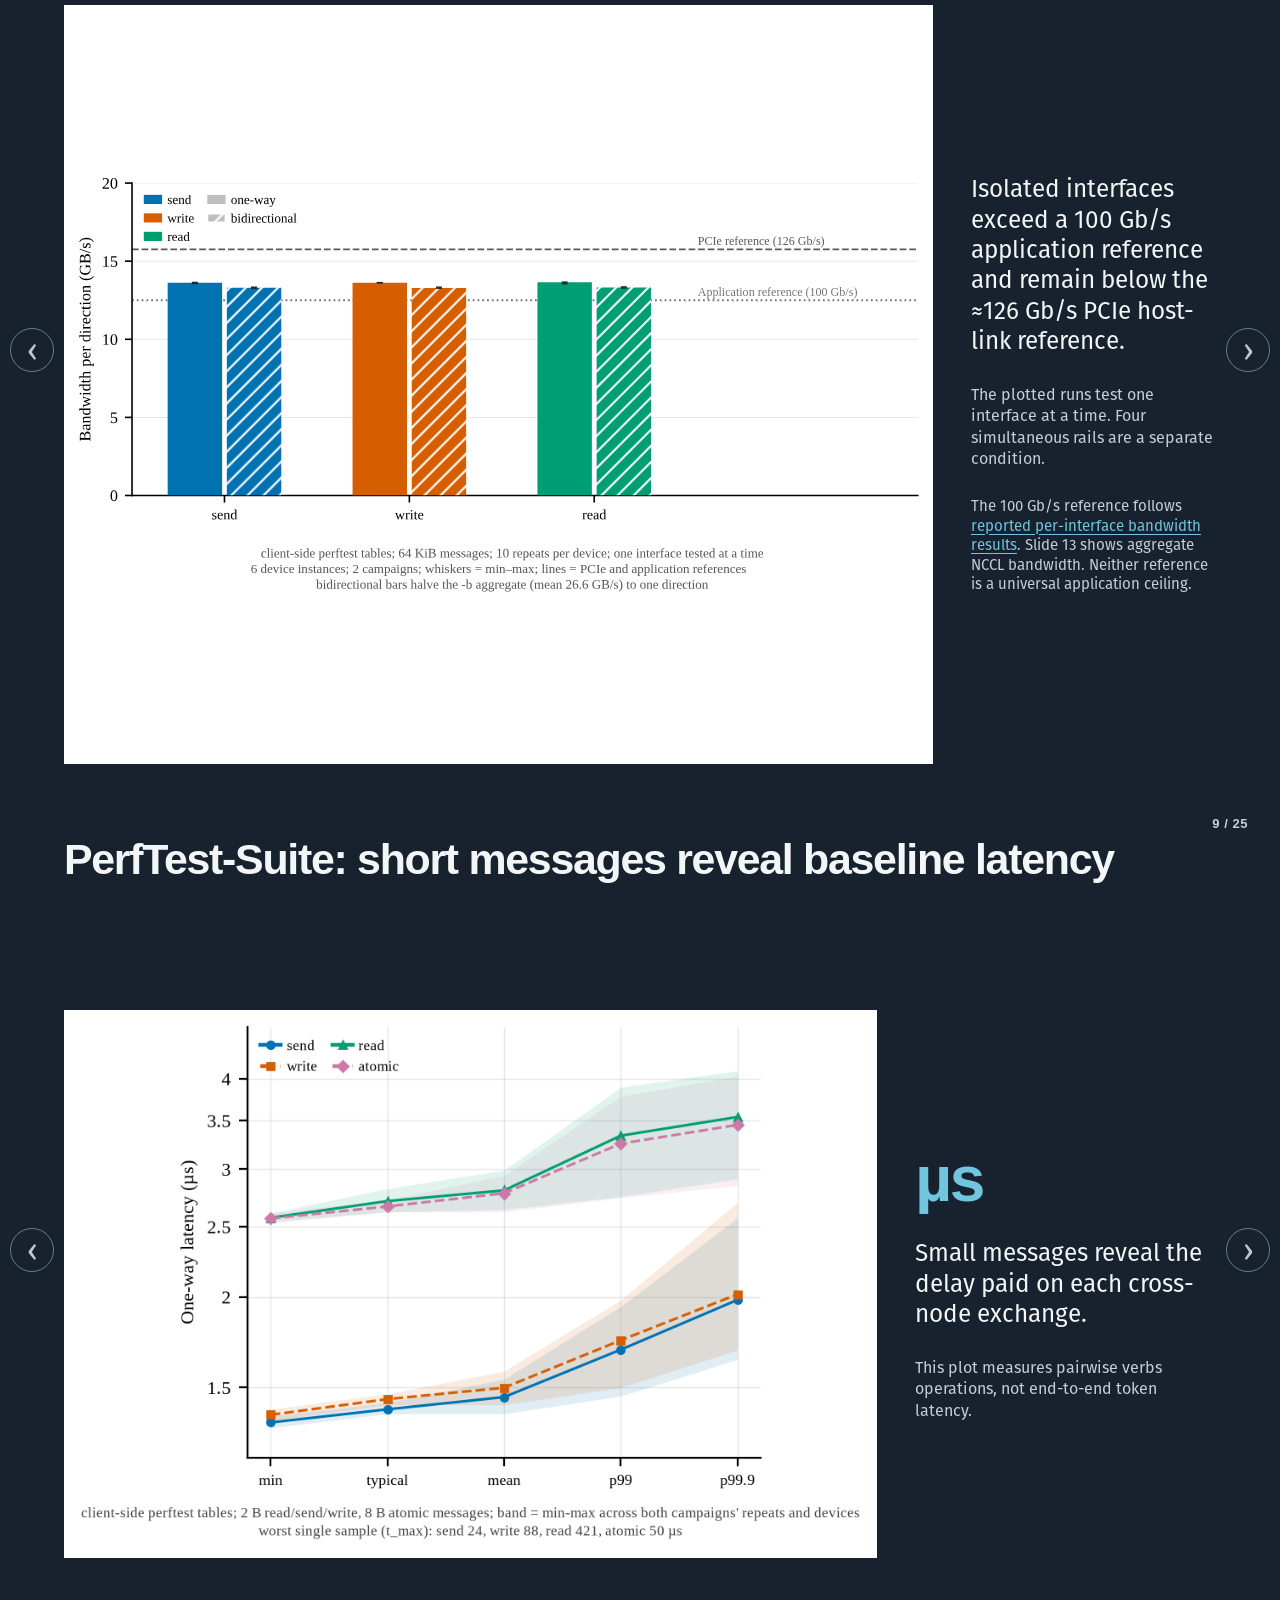
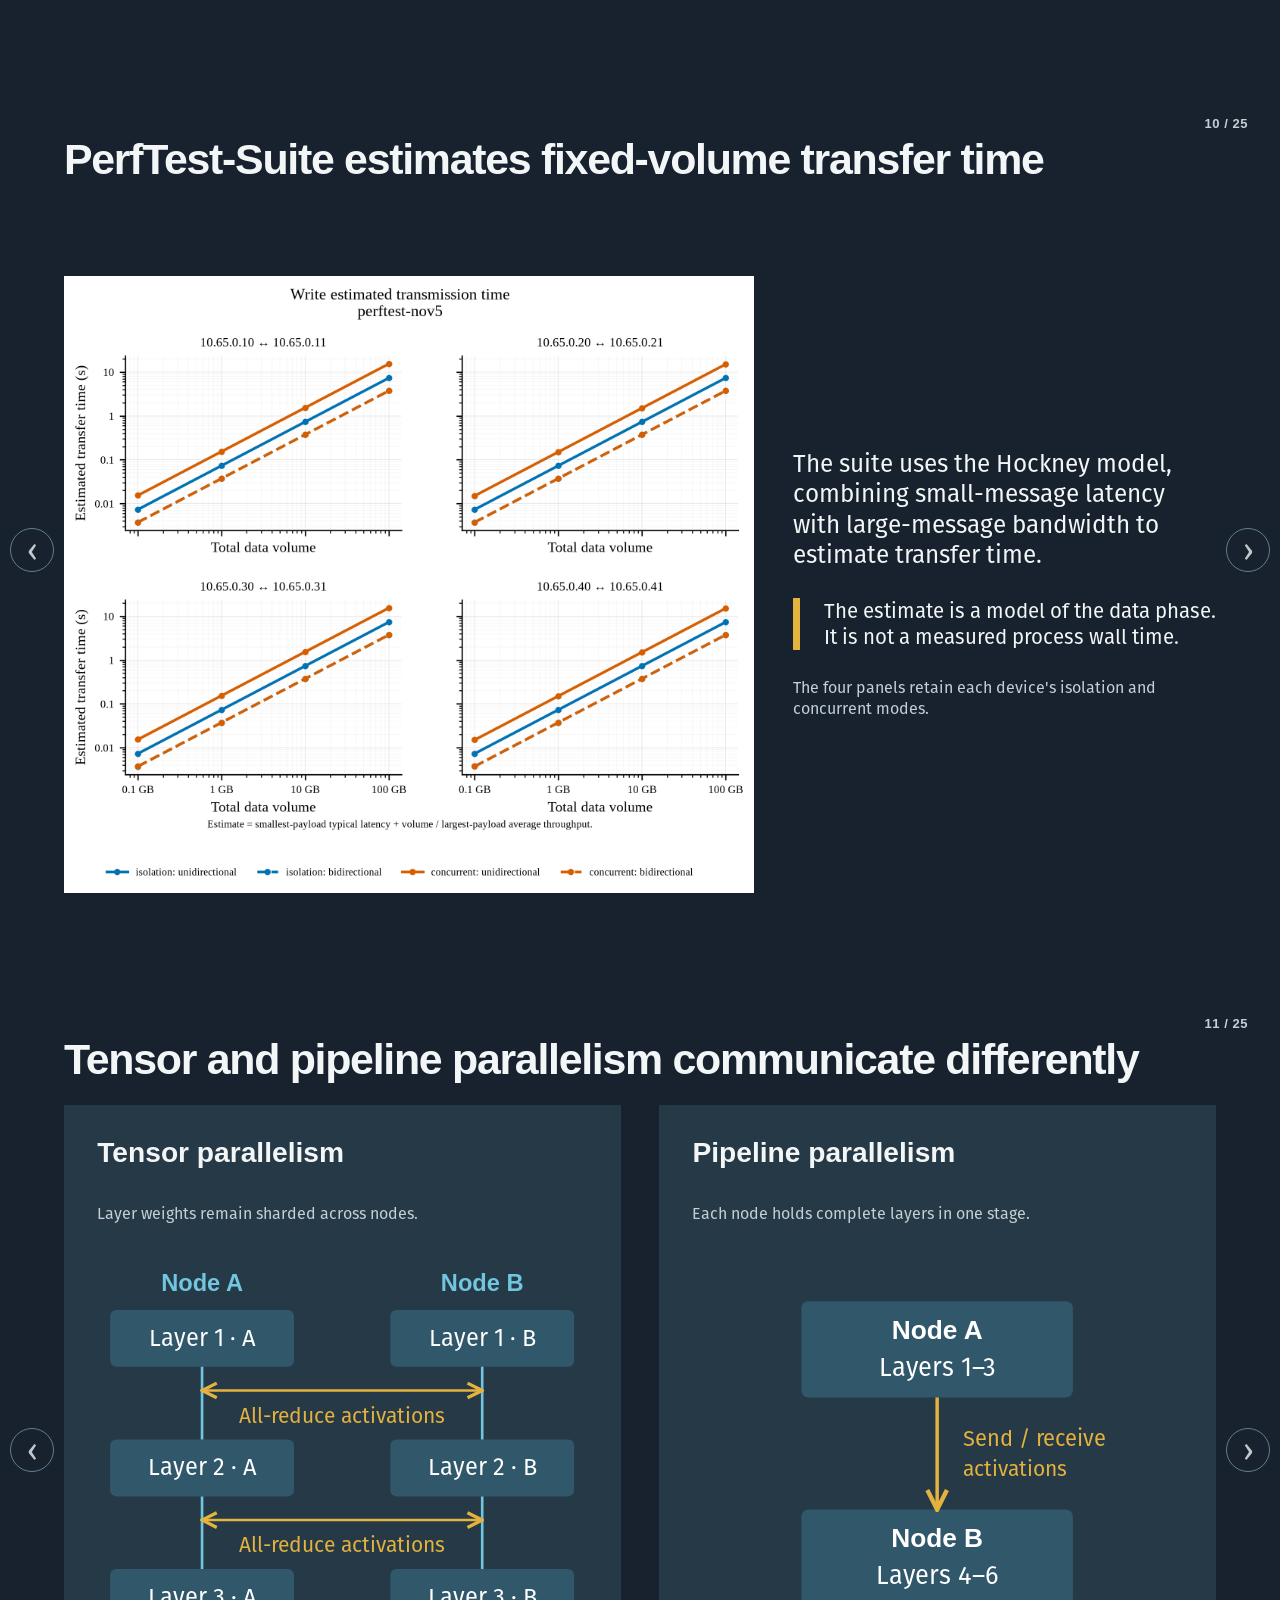
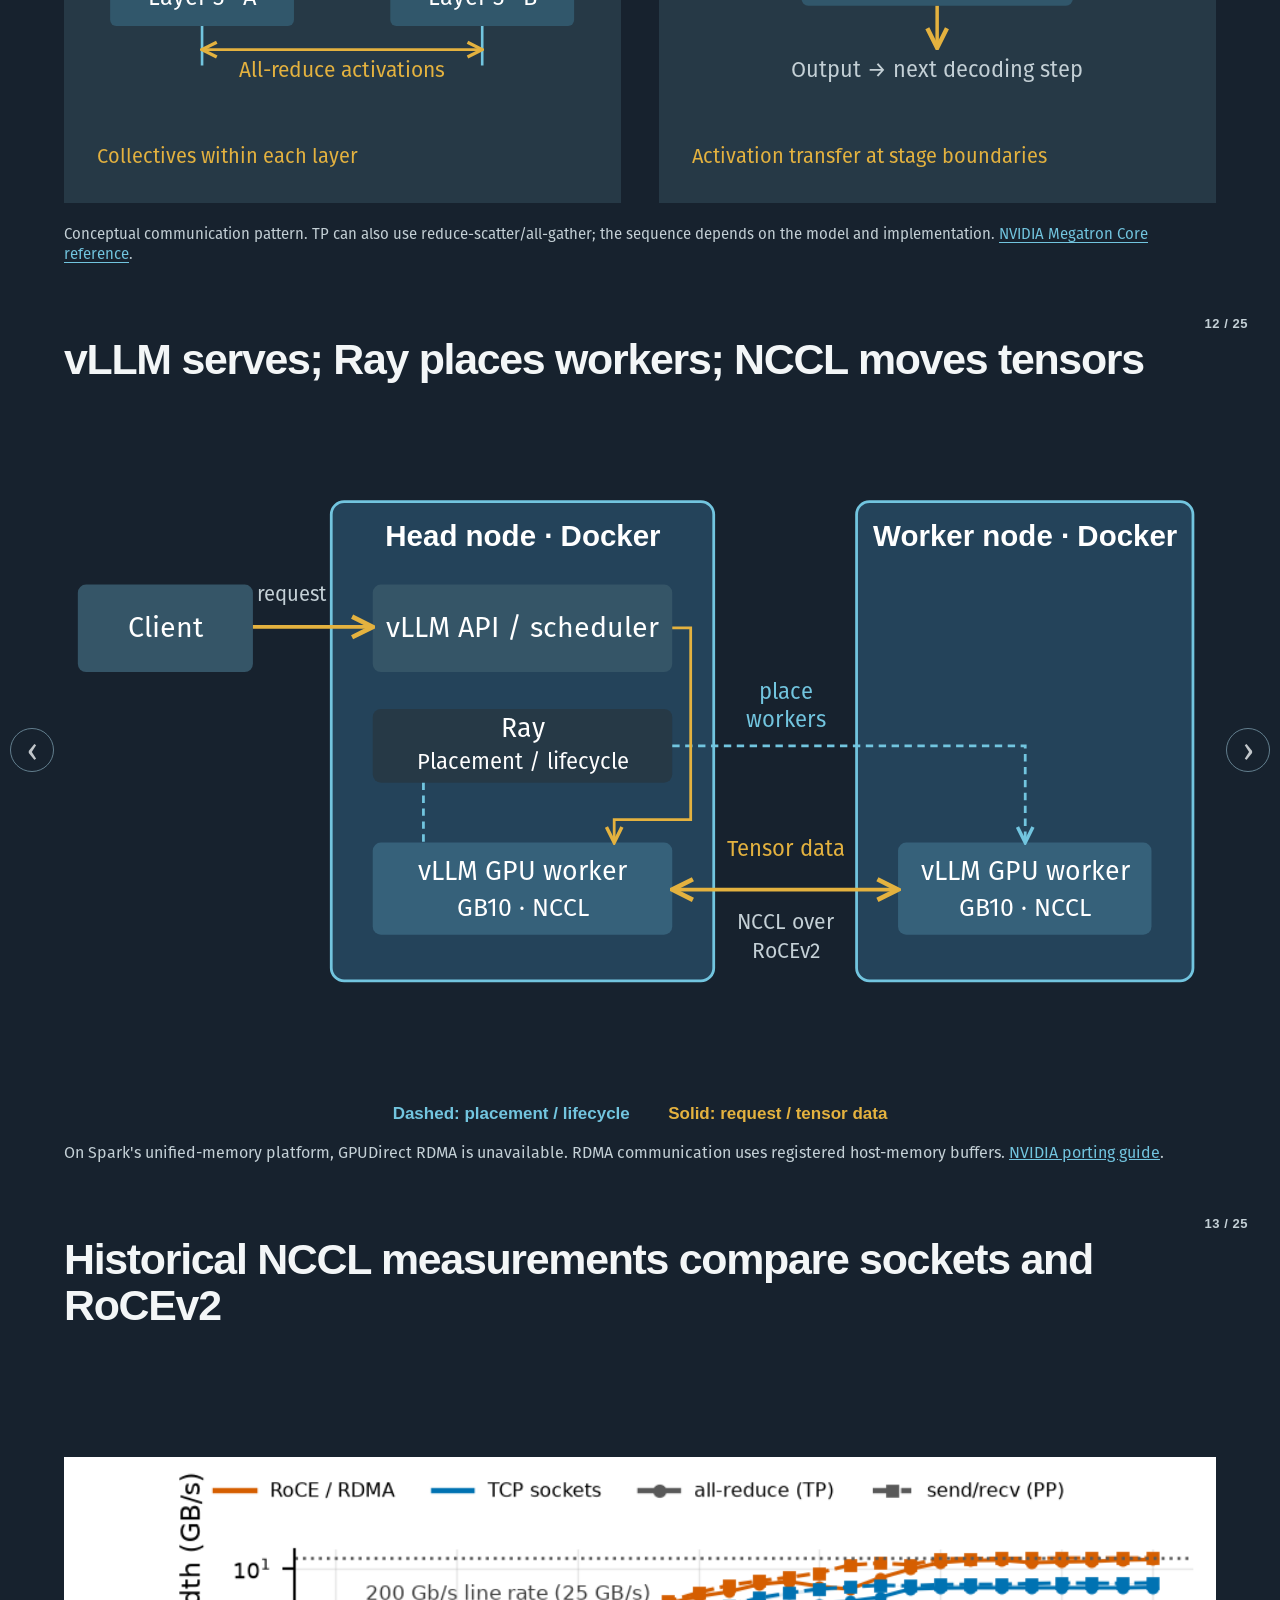
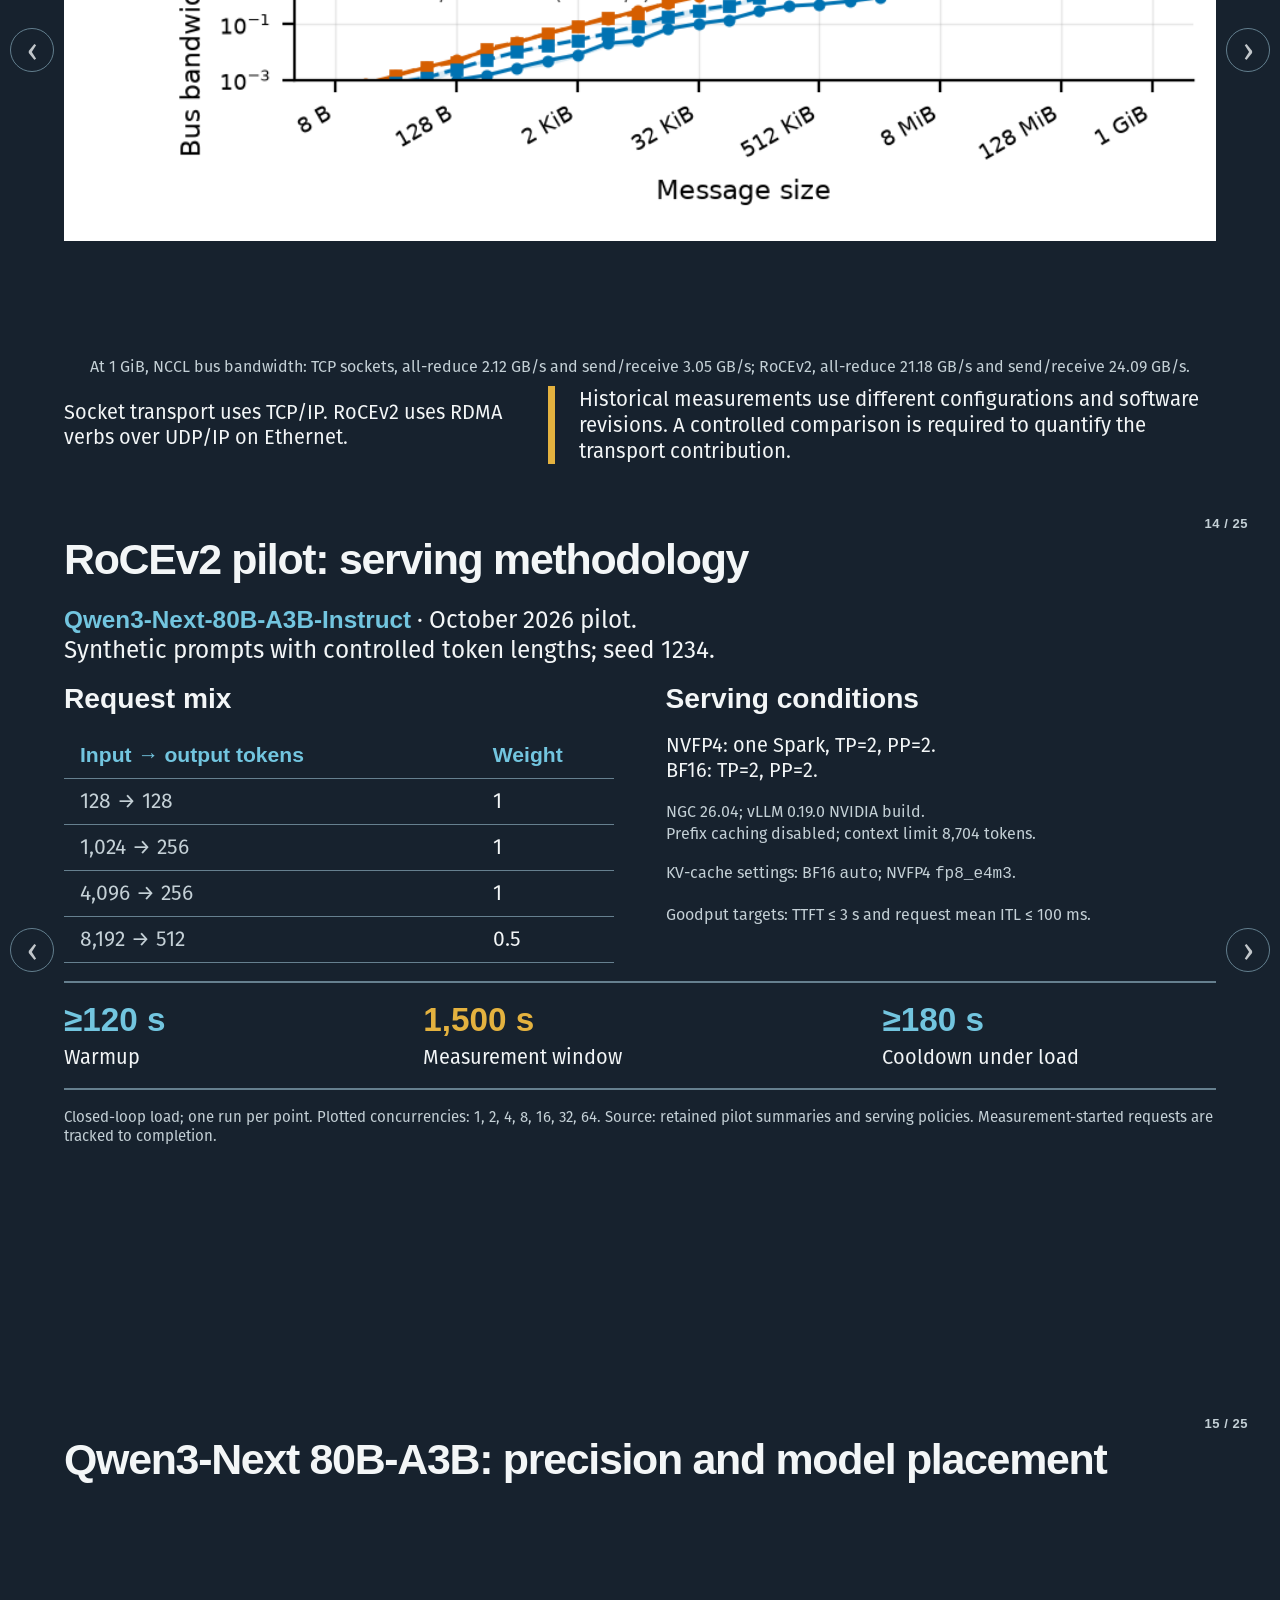
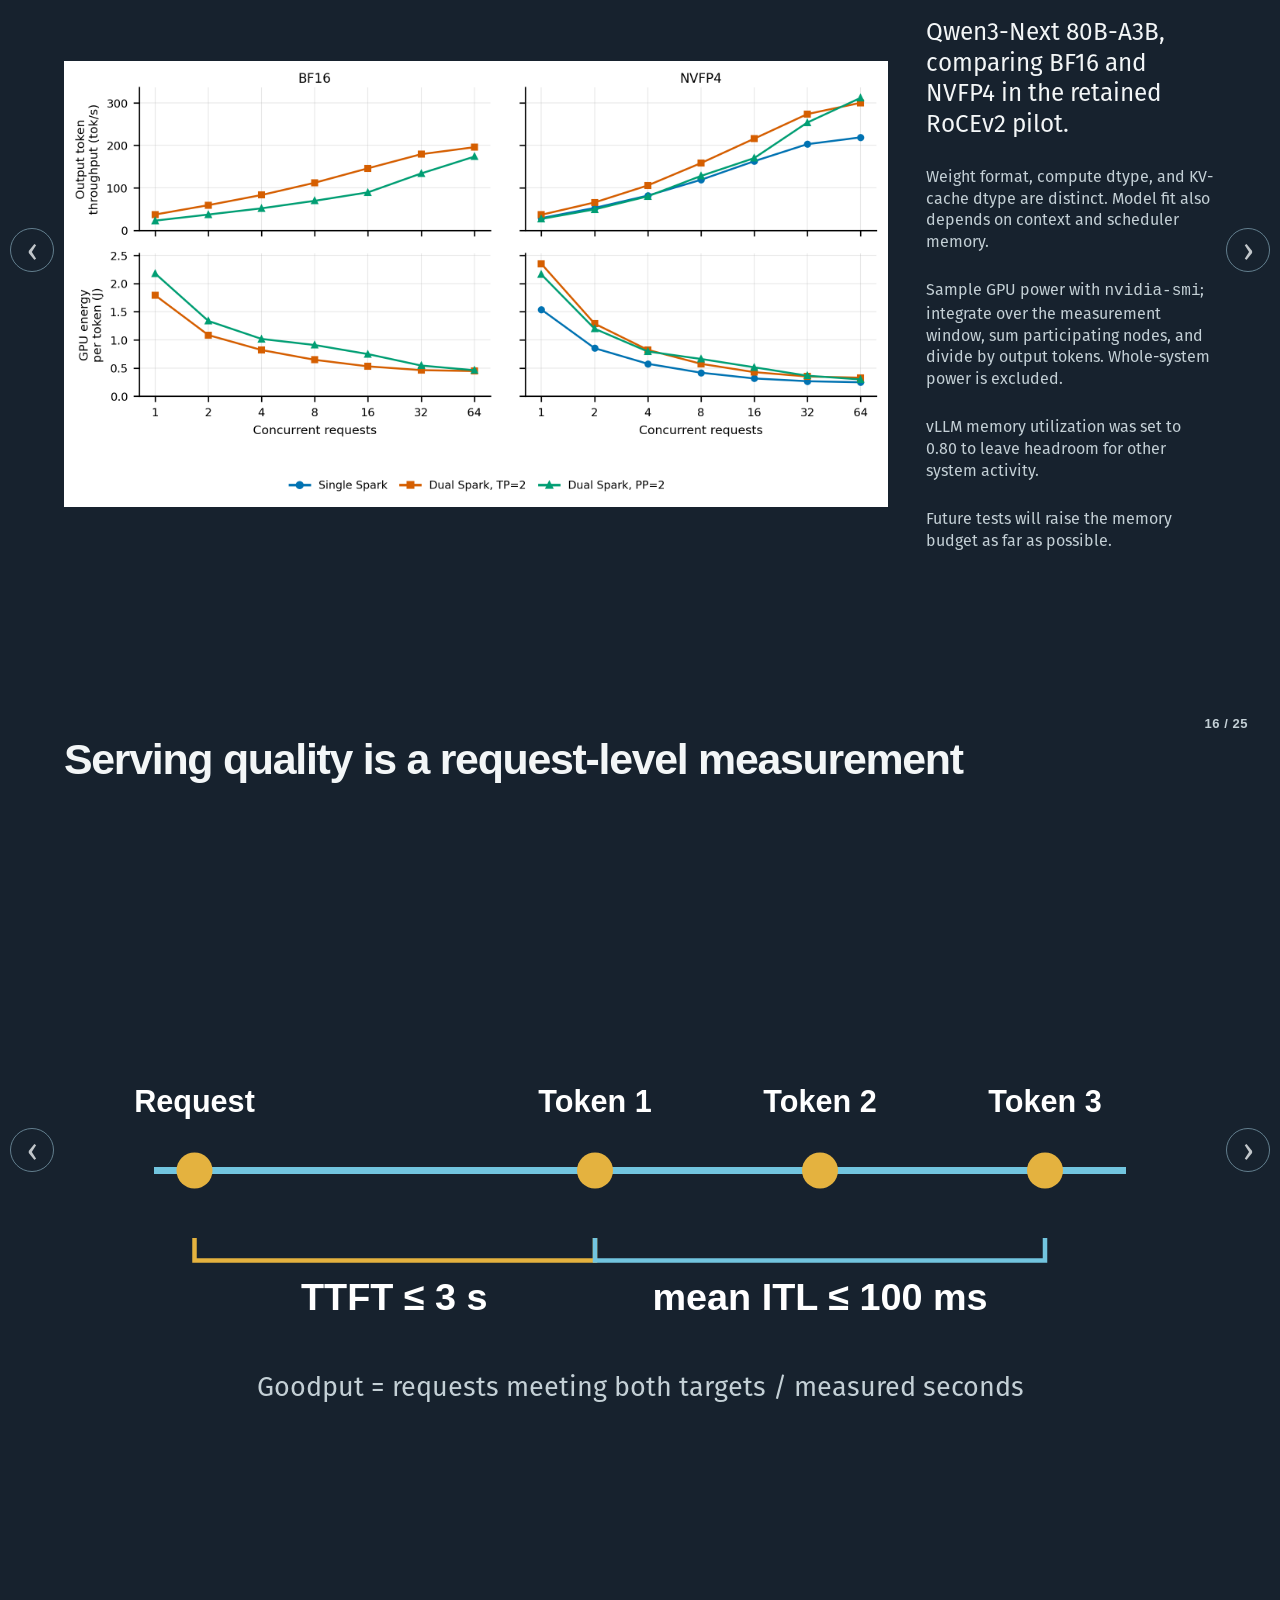
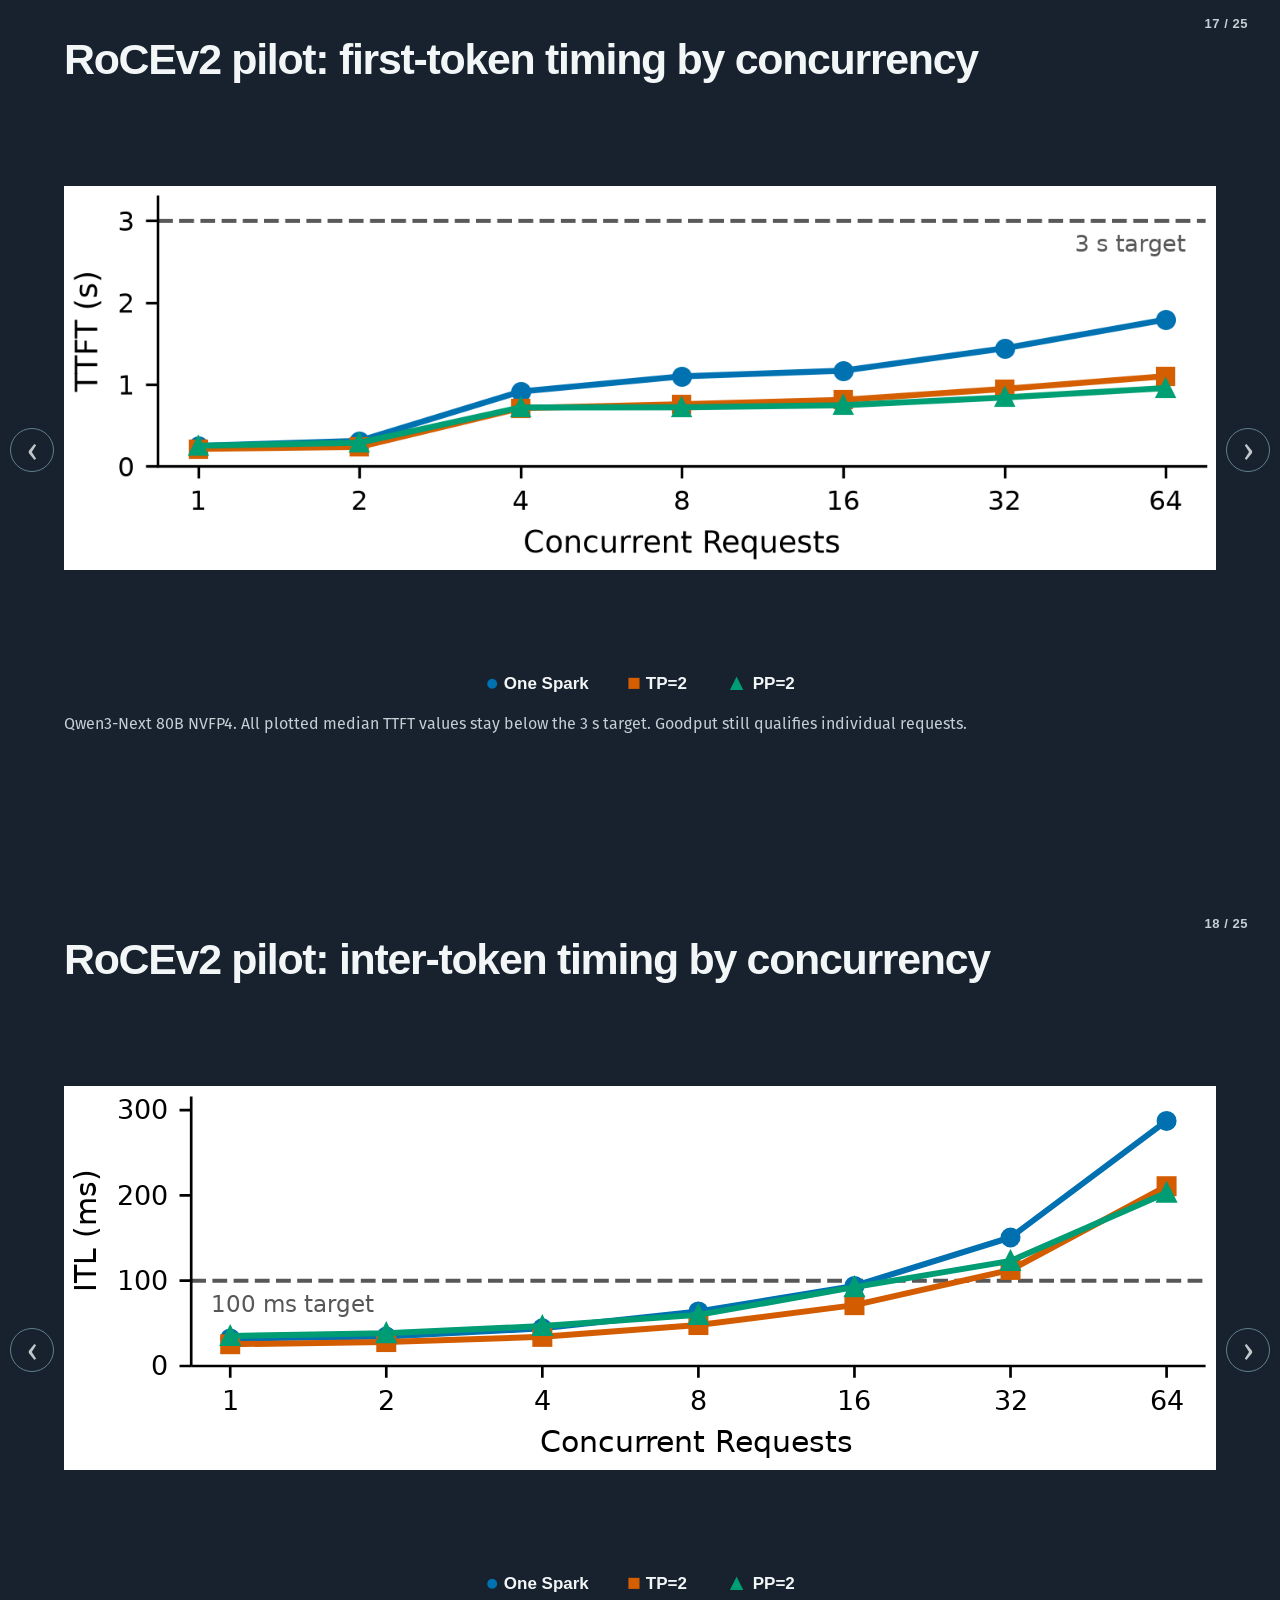
